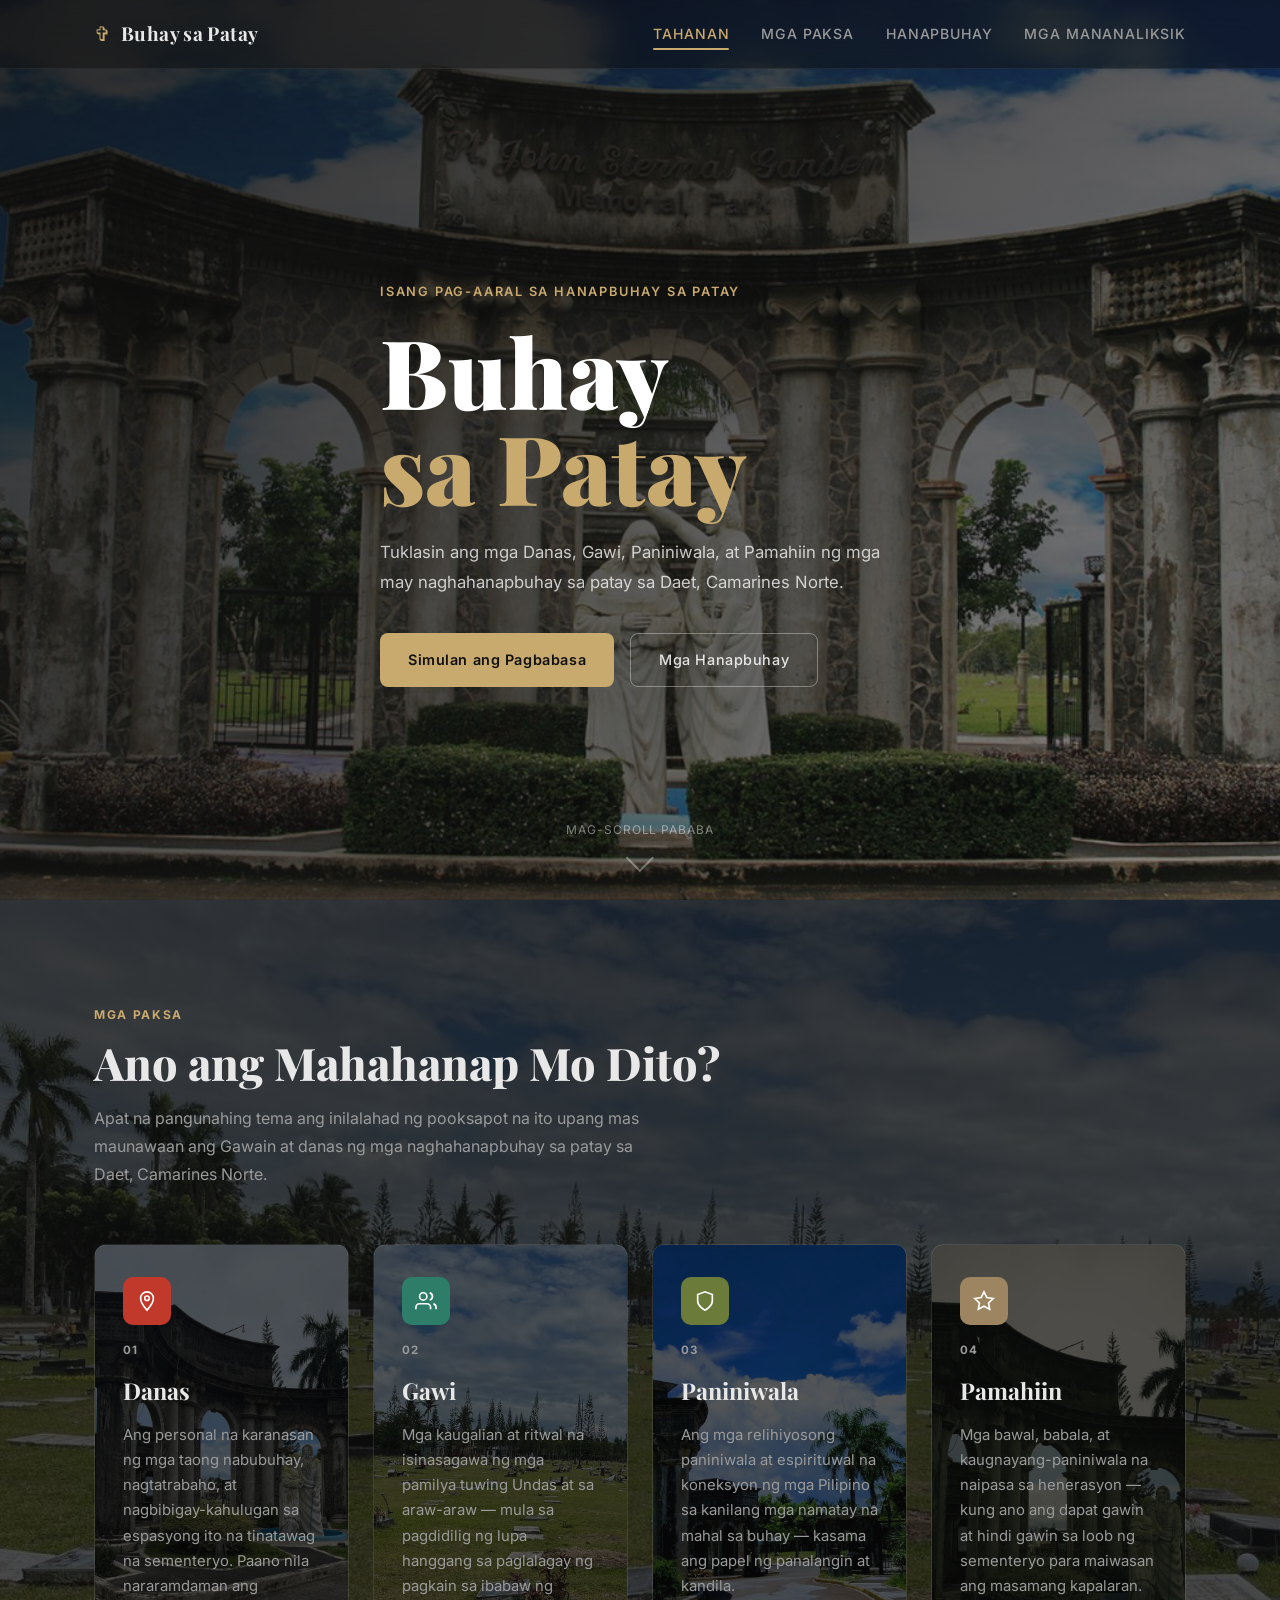
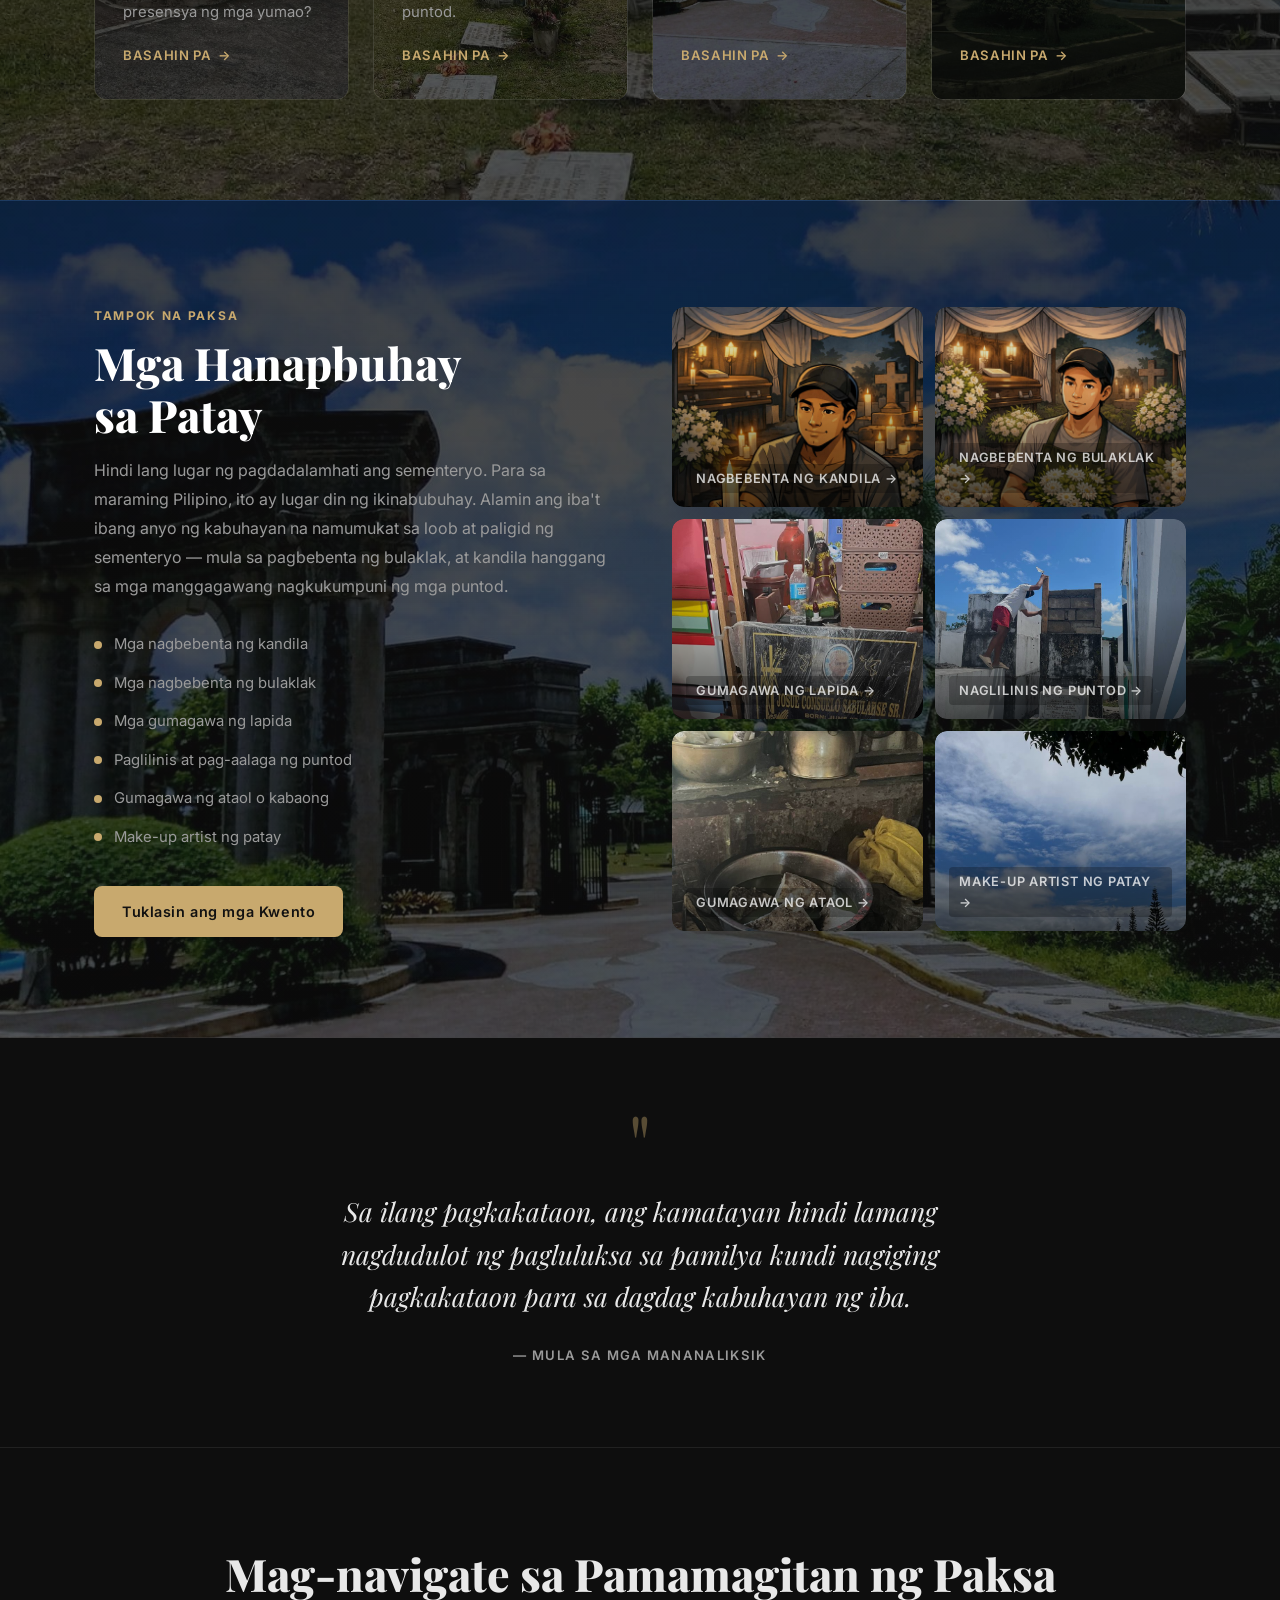
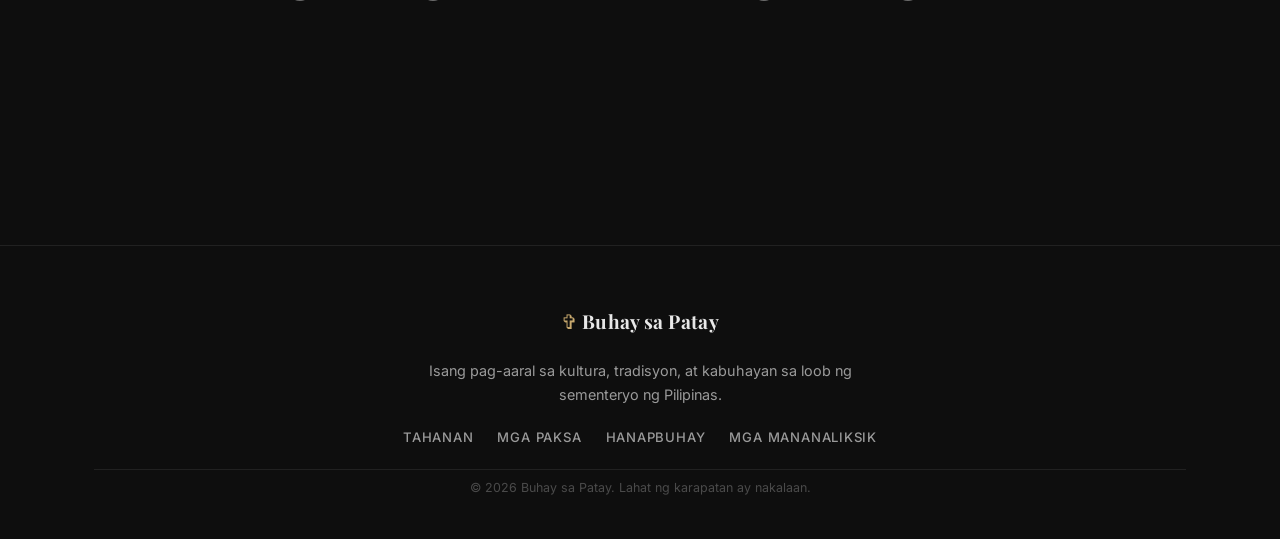
==== index.html @ 4bc7d5a2 "Refactor card components to use anchor tags for navigation; add new pages for "Pamahiin" and "Panini" ====
<!DOCTYPE html>
<html lang="fil">
<head>
  <meta charset="UTF-8" />
  <meta name="viewport" content="width=device-width, initial-scale=1.0" />
  <title>Buhay sa Patay</title>
  <link rel="preconnect" href="https://fonts.googleapis.com" />
  <link rel="preconnect" href="https://fonts.gstatic.com" crossorigin />
  <link href="https://fonts.googleapis.com/css2?family=Playfair+Display:wght@400;700;900&family=Inter:wght@300;400;500;600&display=swap" rel="stylesheet" />
  <link rel="stylesheet" href="style.css" />
</head>
<body>

  <!-- ─── NAVBAR ─── -->
  <header class="navbar">
    <div class="container nav-inner">
      <div class="brand">
        <span class="brand-icon">✞</span>
        <span class="brand-text">Buhay sa Patay</span>
      </div>
      <nav class="nav-links">
        <a href="#home">Tahanan</a>
        <a href="#topics">Mga Paksa</a>
        <a href="#hanapbuhay">Hanapbuhay</a>
        <a href="mananaliksik.html">Mga Mananaliksik</a>
      </nav>
      <button class="hamburger" id="hamburger" aria-label="Toggle menu">
        <span></span><span></span><span></span>
      </button>
    </div>
    <div class="mobile-menu" id="mobileMenu">
      <a href="#home">Tahanan</a>
      <a href="#topics">Mga Paksa</a>
      <a href="#hanapbuhay">Hanapbuhay</a>
      <a href="mananaliksik.html">Mga Mananaliksik</a>
    </div>
  </header>

  <!-- ─── HERO ─── -->
  <section class="hero" id="home">
    <div class="hero-overlay"></div>
    <div class="container hero-content">
      <p class="hero-eyebrow">Isang Pag-aaral sa Hanapbuhay sa Patay</p>
      <h1 class="hero-title">Buhay<br /><span>sa Patay</span></h1>
      <p class="hero-desc">
        Tuklasin ang mga Danas, Gawi, Paniniwala, at Pamahiin ng mga 
        may naghahanapbuhay sa patay sa Daet, Camarines Norte.
      </p>
      <div class="hero-actions">
        <a href="#topics" class="btn-primary">Simulan ang Pagbabasa</a>
        <a href="#hanapbuhay" class="btn-ghost">Mga Hanapbuhay</a>
      </div>
    </div>
    <div class="hero-scroll-hint">
      <span>Mag-scroll pababa</span>
      <div class="scroll-arrow"></div>
    </div>
  </section>


  <!-- ─── TOPICS SECTION ─── -->
  <section class="topics" id="topics">
    <div class="container">
      <div class="section-label">Mga Paksa</div>
      <h2 class="section-title">Ano ang Mahahanap Mo Dito?</h2>
      <p class="section-sub">
        Apat na pangunahing tema ang inilalahad ng pooksapot na ito upang mas maunawaan ang 
        Gawain at danas ng mga naghahanapbuhay sa patay sa Daet, Camarines Norte.
      </p>

      <div class="cards-grid">

        <!-- Card 1 -->
        <a class="card" id="danas" href="danas.html">
          <div class="card-icon-wrap card-icon-red">
            <svg viewBox="0 0 24 24" fill="none" stroke="currentColor" stroke-width="1.8"><path d="M12 2C8.13 2 5 5.13 5 9c0 5.25 7 13 7 13s7-7.75 7-13c0-3.87-3.13-7-7-7z"/><circle cx="12" cy="9" r="2.5"/></svg>
          </div>
          <span class="card-tag">01</span>
          <h3>Danas</h3>
          <p>
            Ang personal na karanasan ng mga taong nabubuhay, nagtatrabaho, at
            nagbibigay-kahulugan sa espasyong ito na tinatawag na sementeryo.
            Paano nila nararamdaman ang presensya ng mga yumao?
          </p>
          <span class="card-link">Basahin pa <span>→</span></span>
        </a>

        <!-- Card 2 -->
        <a class="card" id="gawi" href="gawi.html">
          <div class="card-icon-wrap card-icon-teal">
            <svg viewBox="0 0 24 24" fill="none" stroke="currentColor" stroke-width="1.8"><path d="M17 21v-2a4 4 0 0 0-4-4H5a4 4 0 0 0-4 4v2"/><circle cx="9" cy="7" r="4"/><path d="M23 21v-2a4 4 0 0 0-3-3.87"/><path d="M16 3.13a4 4 0 0 1 0 7.75"/></svg>
          </div>
          <span class="card-tag">02</span>
          <h3>Gawi</h3>
          <p>
            Mga kaugalian at ritwal na isinasagawa ng mga pamilya tuwing Undas
            at sa araw-araw — mula sa pagdidilig ng lupa hanggang sa paglalagay
            ng pagkain sa ibabaw ng puntod.
          </p>
          <span class="card-link">Basahin pa <span>→</span></span>
        </a>

        <!-- Card 3 -->
        <a class="card" id="paniniwala" href="paniniwala.html">
          <div class="card-icon-wrap card-icon-olive">
            <svg viewBox="0 0 24 24" fill="none" stroke="currentColor" stroke-width="1.8"><path d="M12 22s8-4 8-10V5l-8-3-8 3v7c0 6 8 10 8 10z"/></svg>
          </div>
          <span class="card-tag">03</span>
          <h3>Paniniwala</h3>
          <p>
            Ang mga relihiyosong paniniwala at espirituwal na koneksyon ng mga
            Pilipino sa kanilang mga namatay na mahal sa buhay — kasama ang
            papel ng panalangin at kandila.
          </p>
          <span class="card-link">Basahin pa <span>→</span></span>
        </a>

        <!-- Card 4 -->
        <a class="card" id="pamahiin" href="pamahiin.html">
          <div class="card-icon-wrap card-icon-tan">
            <svg viewBox="0 0 24 24" fill="none" stroke="currentColor" stroke-width="1.8"><polygon points="12 2 15.09 8.26 22 9.27 17 14.14 18.18 21.02 12 17.77 5.82 21.02 7 14.14 2 9.27 8.91 8.26 12 2"/></svg>
          </div>
          <span class="card-tag">04</span>
          <h3>Pamahiin</h3>
          <p>
            Mga bawal, babala, at kaugnayang-paniniwala na naipasa sa henerasyon
            — kung ano ang dapat gawin at hindi gawin sa loob ng sementeryo
            para maiwasan ang masamang kapalaran.
          </p>
          <span class="card-link">Basahin pa <span>→</span></span>
        </a>

      </div>
    </div>
  </section>

  <!-- ─── HANAPBUHAY FEATURE SECTION ─── -->
  <section class="feature-section" id="hanapbuhay">
    <div class="container feature-inner">
      <div class="feature-text">
        <div class="section-label light">Tampok na Paksa</div>
        <h2 class="section-title light">
          Mga Hanapbuhay<br />sa Patay
        </h2>
        <p class="feature-desc">
          Hindi lang lugar ng pagdadalamhati ang sementeryo. Para sa maraming
          Pilipino, ito ay lugar din ng ikinabubuhay. Alamin ang iba't ibang
          anyo ng kabuhayan na namumukat sa loob at paligid ng sementeryo —
          mula sa pagbebenta ng bulaklak, at kandila hanggang sa mga
          manggagawang nagkukumpuni ng mga puntod.
        </p>
        <div class="feature-highlights">
          <div class="highlight-item">
            <span class="highlight-dot"></span>
            <p>Mga nagbebenta ng kandila</p>
          </div>
          <div class="highlight-item">
            <span class="highlight-dot"></span>
            <p>Mga nagbebenta ng bulaklak</p>
          </div>
          <div class="highlight-item">
            <span class="highlight-dot"></span>
            <p>Mga gumagawa ng lapida</p>
          </div>
          <div class="highlight-item">
            <span class="highlight-dot"></span>
            <p>Paglilinis at pag-aalaga ng puntod</p>
          </div>
          <div class="highlight-item">
            <span class="highlight-dot"></span>
            <p>Gumagawa ng ataol o kabaong</p>
          </div>
          <div class="highlight-item">
            <span class="highlight-dot"></span>
            <p>Make-up artist ng patay</p>
          </div>
        </div>
        <a href="#" class="btn-primary">Tuklasin ang mga Kwento</a>
      </div>
      <div class="feature-gallery">
        <a href="kandila.html" class="gallery-card gallery-card-link">
          <div class="gallery-placeholder gp-3" style="background-image:linear-gradient(to top, rgba(0,0,0,0.65) 0%, rgba(0,0,0,0.15) 60%), url('Assets/ai_candle.jpg'); background-size:cover; background-position:top center;">
            <span>Nagbebenta ng Kandila →</span>
          </div>
        </a>
        <a href="bulaklak.html" class="gallery-card gallery-card-link">
          <div class="gallery-placeholder gp-1" style="background-image:linear-gradient(to top, rgba(0,0,0,0.65) 0%, rgba(0,0,0,0.15) 60%), url('Assets/ai_flower.jpg'); background-size:cover; background-position:top center;">
            <span>Nagbebenta ng Bulaklak →</span>
          </div>
        </a>
        <a href="lapida.html" class="gallery-card gallery-card-link">
          <div class="gallery-placeholder gp-2" style="background-image:linear-gradient(to top, rgba(0,0,0,0.65) 0%, rgba(0,0,0,0.15) 60%), url('Assets/lapida_1.jpg'); background-size:cover; background-position:top center;">
            <span>Gumagawa ng Lapida →</span>
          </div>
        </a>
        <a href="naglilinis.html" class="gallery-card gallery-card-link">
          <div class="gallery-placeholder gp-4" style="background-image:linear-gradient(to top, rgba(0,0,0,0.65) 0%, rgba(0,0,0,0.15) 60%), url('Assets/cleaning_2.jpg'); background-size:cover; background-position:top center;">
            <span>Naglilinis ng Puntod →</span>
          </div>
        </a>
        <a href="ataol.html" class="gallery-card gallery-card-link">
          <div class="gallery-placeholder gp-5" style="background-image:linear-gradient(to top, rgba(0,0,0,0.65) 0%, rgba(0,0,0,0.15) 60%), url('Assets/photo_6253443826198449484_y.jpg'); background-size:cover; background-position:top center;">
            <span>Gumagawa ng Ataol →</span>
          </div>
        </a>
        <a href="tagaganda.html" class="gallery-card gallery-card-link">
          <div class="gallery-placeholder gp-6" style="background-image:linear-gradient(to top, rgba(0,0,0,0.65) 0%, rgba(0,0,0,0.15) 60%), url('Assets/bg_2.jpg'); background-size:cover; background-position:top center;">
            <span>Make-up Artist ng Patay →</span>
          </div>
        </a>
      </div>
    </div>
  </section>

  <!-- ─── QUOTE SECTION ─── -->
  <section class="quote-section">
    <div class="container">
      <blockquote>
        <span class="quote-mark">"</span>
        <p>
          Sa ilang pagkakataon, ang kamatayan hindi lamang nagdudulot ng pagluluksa sa pamilya 
          kundi nagiging pagkakataon para sa dagdag kabuhayan ng iba.
        </p>
        <cite>— Mula sa mga Mananaliksik</cite>
      </blockquote>
    </div>
  </section>

  <!-- ─── BOTTOM NAV / QUICK LINKS ─── -->
  <section class="quick-nav">
    <div class="container">
      <h2 class="section-title center">Mag-navigate sa Pamamagitan ng Paksa</h2>
      <div class="qnav-grid">
        <a href="#home" class="qnav-item">
          <div class="qnav-icon qn-red">
            <svg viewBox="0 0 24 24" fill="currentColor"><path d="M10 20v-6h4v6h5v-8h3L12 3 2 12h3v8z"/></svg>
          </div>
          <span>Tahanan</span>
        </a>
        <a href="#danas" class="qnav-item">
          <div class="qnav-icon qn-teal">
            <svg viewBox="0 0 24 24" fill="currentColor"><path d="M12 2a3 3 0 0 1 3 3v8a3 3 0 0 1-6 0V5a3 3 0 0 1 3-3z M19 10v3a7 7 0 0 1-14 0v-3H3v3a9 9 0 0 0 8 8.94V22H9v2h6v-2h-2v-2.06A9 9 0 0 0 21 13v-3h-2z" fill-rule="evenodd"/></svg>
          </div>
          <span>Danas</span>
        </a>
        <a href="#gawi" class="qnav-item">
          <div class="qnav-icon qn-olive">
            <svg viewBox="0 0 24 24" fill="currentColor"><path d="M12 2C6.48 2 2 6.48 2 12s4.48 10 10 10 10-4.48 10-10S17.52 2 12 2zm-2 14.5v-9l6 4.5-6 4.5z"/></svg>
          </div>
          <span>Gawi</span>
        </a>
        <a href="#paniniwala" class="qnav-item">
          <div class="qnav-icon qn-tan">
            <svg viewBox="0 0 24 24" fill="currentColor"><path d="M12 1L3 5v6c0 5.55 3.84 10.74 9 12 5.16-1.26 9-6.45 9-12V5l-9-4z"/></svg>
          </div>
          <span>Paniniwala</span>
        </a>
        <a href="#pamahiin" class="qnav-item">
          <div class="qnav-icon qn-blue">
            <svg viewBox="0 0 24 24" fill="currentColor"><path d="M11.5 2C6.81 2 3 5.81 3 10.5S6.81 19 11.5 19h.5v3c4.86-2.34 8-7 8-11.5C20 5.81 16.19 2 11.5 2zm1 14.5h-2v-2h2v2zm0-4h-2c0-3.25 3-3 3-5 0-1.1-.9-2-2-2s-2 .9-2 2h-2c0-2.21 1.79-4 4-4s4 1.79 4 4c0 2.5-3 2.75-3 5z"/></svg>
          </div>
          <span>Pamahiin</span>
        </a>
        <a href="#hanapbuhay" class="qnav-item">
          <div class="qnav-icon qn-purple">
            <svg viewBox="0 0 24 24" fill="currentColor"><path d="M20 6h-2.18c.07-.44.18-.88.18-1.35C18 2.51 16.49 1 14.65 1c-1.11 0-2.05.56-2.72 1.41L12 3.24l-.93-1.83C10.41 1.56 9.46 1 8.35 1 6.52 1 5 2.51 5 4.65c0 .47.11.91.18 1.35H3c-1.1 0-2 .9-2 2v13c0 1.1.9 2 2 2h18c1.1 0 2-.9 2-2V8c0-1.1-.9-2-2-2z"/></svg>
          </div>
          <span>Hanapbuhay</span>
        </a>
      </div>
    </div>
  </section>

  <!-- ─── FOOTER ─── -->
  <footer class="footer">
    <div class="container footer-inner">
      <div class="footer-brand">
        <span class="brand-icon">✞</span>
        <span class="brand-text">Buhay sa Patay</span>
      </div>
      <p class="footer-desc">
        Isang pag-aaral sa kultura, tradisyon, at kabuhayan sa loob ng sementeryo ng Pilipinas.
      </p>
      <div class="footer-links">
        <a href="#home">Tahanan</a>
        <a href="#topics">Mga Paksa</a>
        <a href="#hanapbuhay">Hanapbuhay</a>
        <a href="mananaliksik.html">Mga Mananaliksik</a>
      </div>
      <p class="footer-copy">© 2026 Buhay sa Patay. Lahat ng karapatan ay nakalaan.</p>
    </div>
  </footer>

  <script src="main.js"></script>
</body>
</html>
---- style.css ----
/* ================================================================
   BUHAY SA PATAY — Global Styles
   ================================================================ */

*, *::before, *::after { box-sizing: border-box; margin: 0; padding: 0; }

:root {
  --bg:        #0e0e0e;
  --bg-2:      #161616;
  --bg-3:      #1e1e1e;
  --surface:   #242424;
  --border:    rgba(255,255,255,0.08);
  --text:      #e8e8e8;
  --text-muted:#9a9a9a;
  --accent:    #c8a96e;       /* warm gold */
  --accent-2:  #8fb89a;       /* muted sage green */
  --red:       #c0392b;
  --teal:      #2e7d68;
  --olive:     #6b7c3a;
  --tan:       #9c8560;
  --blue:      #3a6e9c;
  --purple:    #6a5acd;
  --radius:    12px;
  --radius-sm: 8px;
  --shadow:    0 4px 24px rgba(0,0,0,0.4);
  --transition: 0.25s ease;
}

html { scroll-behavior: smooth; }

body {
  font-family: 'Inter', sans-serif;
  background: var(--bg);
  color: var(--text);
  line-height: 1.65;
  font-size: 16px;
}

.container {
  max-width: 1140px;
  margin: 0 auto;
  padding: 0 24px;
}

img { display: block; max-width: 100%; }
a  { text-decoration: none; color: inherit; }

/* ─── SCROLLBAR ─── */
::-webkit-scrollbar { width: 6px; }
::-webkit-scrollbar-track { background: var(--bg); }
::-webkit-scrollbar-thumb { background: var(--surface); border-radius: 3px; }

/* ================================================================
   NAVBAR
   ================================================================ */
.navbar {
  position: fixed;
  top: 0; left: 0; right: 0;
  z-index: 100;
  background: rgba(14,14,14,0.45);
  backdrop-filter: blur(16px);
  -webkit-backdrop-filter: blur(16px);
  border-bottom: 1px solid rgba(255,255,255,0.06);
  transition: background 0.35s ease;
}

.nav-inner {
  display: flex;
  align-items: center;
  justify-content: space-between;
  height: 68px;
}

.brand {
  display: flex;
  align-items: center;
  gap: 10px;
}

.brand-icon {
  font-size: 20px;
  color: var(--accent);
}

.brand-text {
  font-family: 'Playfair Display', serif;
  font-size: 1.2rem;
  font-weight: 700;
  letter-spacing: 0.02em;
  color: var(--text);
}

.nav-links {
  display: flex;
  gap: 32px;
}

.nav-links a {
  font-size: 0.88rem;
  font-weight: 500;
  letter-spacing: 0.06em;
  text-transform: uppercase;
  color: var(--text-muted);
  transition: color var(--transition);
}

.nav-links a:hover { color: var(--accent); }

.nav-links a.active {
  color: var(--accent);
  position: relative;
}

.nav-links a.active::after {
  content: '';
  position: absolute;
  bottom: -4px;
  left: 0;
  right: 0;
  height: 2px;
  background: var(--accent);
  border-radius: 2px;
}

/* Hamburger */
.hamburger {
  display: none;
  flex-direction: column;
  gap: 5px;
  background: none;
  border: none;
  cursor: pointer;
  padding: 4px;
}

.hamburger span {
  display: block;
  width: 24px;
  height: 2px;
  background: var(--text);
  border-radius: 2px;
  transition: var(--transition);
}

/* Mobile menu */
.mobile-menu {
  display: none;
  flex-direction: column;
  padding: 16px 24px 20px;
  border-top: 1px solid var(--border);
  gap: 4px;
}

.mobile-menu a {
  padding: 12px 0;
  font-size: 0.95rem;
  font-weight: 500;
  letter-spacing: 0.05em;
  text-transform: uppercase;
  color: var(--text-muted);
  border-bottom: 1px solid var(--border);
  transition: color var(--transition);
}

.mobile-menu a:last-child { border-bottom: none; }
.mobile-menu a:hover { color: var(--accent); }
.mobile-menu.open { display: flex; }

/* ================================================================
   HERO
   ================================================================ */
.hero {
  position: relative;
  min-height: 100vh;
  display: flex;
  align-items: center;
  background:
    url('Assets/main_bg.png')
    center / cover no-repeat;
  padding-top: 68px;
}

.hero-overlay {
  position: absolute;
  inset: 0;
  background: linear-gradient(
    135deg,
    rgba(14,14,14,0.88) 0%,
    rgba(14,14,14,0.65) 60%,
    rgba(14,14,14,0.45) 100%
  );
}

.hero-content {
  position: relative;
  max-width: 660px;
  padding: 80px 24px;
}

.hero-eyebrow {
  font-size: 0.8rem;
  font-weight: 600;
  letter-spacing: 0.14em;
  text-transform: uppercase;
  color: var(--accent);
  margin-bottom: 20px;
}

.hero-title {
  font-family: 'Playfair Display', serif;
  font-size: clamp(3.2rem, 8vw, 6rem);
  font-weight: 900;
  line-height: 1.0;
  color: #fff;
  margin-bottom: 24px;
}

.hero-title span {
  color: var(--accent);
}

.hero-desc {
  font-size: 1.05rem;
  color: rgba(255,255,255,0.75);
  max-width: 520px;
  margin-bottom: 36px;
  line-height: 1.75;
}

.hero-actions {
  display: flex;
  gap: 16px;
  flex-wrap: wrap;
}

/* Buttons */
.btn-primary {
  display: inline-flex;
  align-items: center;
  padding: 14px 28px;
  background: var(--accent);
  color: #111;
  font-weight: 600;
  font-size: 0.9rem;
  letter-spacing: 0.04em;
  border-radius: var(--radius-sm);
  transition: background var(--transition), transform var(--transition);
}

.btn-primary:hover {
  background: #d4b87a;
  transform: translateY(-2px);
}

.btn-ghost {
  display: inline-flex;
  align-items: center;
  padding: 14px 28px;
  border: 1.5px solid rgba(255,255,255,0.35);
  color: rgba(255,255,255,0.85);
  font-weight: 500;
  font-size: 0.9rem;
  letter-spacing: 0.04em;
  border-radius: var(--radius-sm);
  transition: border-color var(--transition), color var(--transition);
}

.btn-ghost:hover {
  border-color: var(--accent);
  color: var(--accent);
}

.hero-scroll-hint {
  position: absolute;
  bottom: 32px;
  left: 50%;
  transform: translateX(-50%);
  display: flex;
  flex-direction: column;
  align-items: center;
  gap: 8px;
  color: rgba(255,255,255,0.45);
  font-size: 0.75rem;
  letter-spacing: 0.08em;
  text-transform: uppercase;
}

.scroll-arrow {
  width: 20px;
  height: 20px;
  border-right: 2px solid rgba(255,255,255,0.35);
  border-bottom: 2px solid rgba(255,255,255,0.35);
  transform: rotate(45deg);
  animation: bounce 2s infinite;
}

@keyframes bounce {
  0%, 100% { transform: rotate(45deg) translateY(0); }
  50%       { transform: rotate(45deg) translateY(5px); }
}

/* ================================================================
   STRIP
   ================================================================ */
.strip {
  background: var(--surface);
  border-bottom: 1px solid var(--border);
  padding: 28px 0;
}

.strip-grid {
  display: flex;
  align-items: center;
  justify-content: center;
  flex-wrap: wrap;
  gap: 24px;
}

.strip-item {
  display: flex;
  align-items: center;
  gap: 10px;
  font-weight: 600;
  font-size: 0.95rem;
  letter-spacing: 0.04em;
  color: var(--text-muted);
  background: none;
  border: none;
  cursor: pointer;
  font-family: 'Inter', sans-serif;
  padding: 8px 14px;
  border-radius: var(--radius-sm);
  transition: background var(--transition), color var(--transition), transform var(--transition);
}

.strip-item:hover {
  background: rgba(200,169,110,0.08);
  color: var(--accent);
  transform: scale(1.05);
}

.strip-item:active {
  transform: scale(0.96);
}

.strip-item p {
  color: inherit;
}

/* ─── RAIN PARTICLES ─── */
.rain-container {
  position: fixed;
  inset: 0;
  pointer-events: none;
  z-index: 9999;
  overflow: hidden;
}

.rain-particle {
  position: absolute;
  top: -60px;
  font-size: 1.6rem;
  animation: fall linear forwards;
  will-change: transform, opacity;
  user-select: none;
}

@keyframes fall {
  0%   { transform: translateY(0) rotate(0deg);   opacity: 1; }
  80%  { opacity: 1; }
  100% { transform: translateY(105vh) rotate(360deg); opacity: 0; }
}

.strip-icon { font-size: 1.3rem; }

.strip-divider {
  width: 1px;
  height: 32px;
  background: var(--border);
}

/* ================================================================
   SECTION COMMON
   ================================================================ */
.section-label {
  display: inline-block;
  font-size: 0.75rem;
  font-weight: 700;
  letter-spacing: 0.14em;
  text-transform: uppercase;
  color: var(--accent);
  margin-bottom: 12px;
}

.section-label.light { color: var(--accent); }

.section-title {
  font-family: 'Playfair Display', serif;
  font-size: clamp(1.9rem, 4vw, 2.8rem);
  font-weight: 800;
  color: var(--text);
  line-height: 1.15;
  margin-bottom: 16px;
}

.section-title.light { color: #fff; }
.section-title.center { text-align: center; }

.section-sub {
  font-size: 1rem;
  color: var(--text-muted);
  max-width: 560px;
  line-height: 1.75;
  margin-bottom: 56px;
}

/* ================================================================
   TOPICS / CARDS
   ================================================================ */
.topics {
  padding: 100px 0;
  background:
    linear-gradient(to bottom, rgba(14,14,14,0.82) 0%, rgba(14,14,14,0.72) 100%),
    url('Assets/bg_4.jpg') center / cover no-repeat;
}

.cards-grid {
  display: grid;
  grid-template-columns: repeat(auto-fit, minmax(250px, 1fr));
  gap: 24px;
}

.card {
  position: relative;
  overflow: hidden;
  border: 1px solid rgba(255,255,255,0.10);
  border-radius: var(--radius);
  padding: 32px 28px;
  display: flex;
  flex-direction: column;
  gap: 12px;
  transition: border-color var(--transition), transform var(--transition), box-shadow var(--transition);
  text-decoration: none;
  color: inherit;
  cursor: pointer;
}

/* background image layer */
.card::before {
  content: '';
  position: absolute;
  inset: 0;
  background-size: cover;
  background-position: center;
  transition: transform 0.5s ease;
  z-index: 0;
}

/* dark overlay on top of image */
.card::after {
  content: '';
  position: absolute;
  inset: 0;
  background: rgba(10,10,10,0.68);
  transition: background var(--transition);
  z-index: 1;
}

/* per-card images */
#danas::before  { background-image: url('Assets/bg_3.jpg'); }
#gawi::before   { background-image: url('Assets/bg_4.jpg'); }
#paniniwala::before { background-image: url('Assets/another_bg.jpg'); }
#pamahiin::before   { background-image: url('Assets/bg_1.jpg'); }

/* card content sits above the pseudo-elements */
.card > * { position: relative; z-index: 2; }

.card:hover {
  border-color: rgba(200,169,110,0.55);
  transform: translateY(-4px);
  box-shadow: 0 10px 36px rgba(0,0,0,0.6);
}

.card:hover::before {
  transform: scale(1.07);
}

.card:hover::after {
  background: rgba(10,10,10,0.50);
}

.card-icon-wrap {
  width: 48px;
  height: 48px;
  border-radius: 10px;
  display: flex;
  align-items: center;
  justify-content: center;
  margin-bottom: 4px;
}

.card-icon-wrap svg {
  width: 22px;
  height: 22px;
  color: #fff;
}

.card-icon-red   { background: var(--red); }
.card-icon-teal  { background: var(--teal); }
.card-icon-olive { background: var(--olive); }
.card-icon-tan   { background: var(--tan); }

.card-tag {
  font-size: 0.72rem;
  font-weight: 700;
  letter-spacing: 0.1em;
  color: var(--text-muted);
  text-transform: uppercase;
}

.card h3 {
  font-family: 'Playfair Display', serif;
  font-size: 1.45rem;
  font-weight: 700;
  color: var(--text);
}

.card p {
  font-size: 0.93rem;
  color: var(--text-muted);
  line-height: 1.7;
  flex: 1;
}

.card-link {
  display: inline-flex;
  align-items: center;
  gap: 6px;
  font-size: 0.82rem;
  font-weight: 600;
  letter-spacing: 0.05em;
  text-transform: uppercase;
  color: var(--accent);
  margin-top: 8px;
  transition: gap var(--transition);
}

.card-link:hover { gap: 10px; }

/* ================================================================
   FEATURE SECTION (Hanapbuhay)
   ================================================================ */
.feature-section {
  background:
    linear-gradient(to bottom, rgba(14,14,14,0.78) 0%, rgba(14,14,14,0.68) 100%),
    url('Assets/another_bg.jpg') center / cover no-repeat;
  padding: 100px 0;
  border-top: 1px solid var(--border);
  border-bottom: 1px solid var(--border);
}

.feature-inner {
  display: grid;
  grid-template-columns: 1fr 1fr;
  gap: 64px;
  align-items: center;
}

.feature-text { max-width: 520px; }

.feature-desc {
  font-size: 1rem;
  color: var(--text-muted);
  line-height: 1.8;
  margin-bottom: 32px;
}

.feature-highlights {
  display: flex;
  flex-direction: column;
  gap: 14px;
  margin-bottom: 36px;
}

.highlight-item {
  display: flex;
  align-items: center;
  gap: 12px;
}

.highlight-dot {
  flex-shrink: 0;
  width: 8px;
  height: 8px;
  border-radius: 50%;
  background: var(--accent);
}

.highlight-item p {
  font-size: 0.93rem;
  color: var(--text-muted);
}

/* Gallery grid */
.feature-gallery {
  display: grid;
  grid-template-columns: 1fr 1fr;
  grid-template-rows: repeat(3, 200px);
  gap: 12px;
}

.gallery-card {
  border-radius: var(--radius);
  overflow: hidden;
}

.gallery-placeholder {
  width: 100%;
  height: 100%;
  display: flex;
  align-items: flex-end;
  padding: 14px;
  font-size: 0.8rem;
  font-weight: 600;
  letter-spacing: 0.06em;
  text-transform: uppercase;
  color: rgba(255,255,255,0.75);
  border-radius: var(--radius);
}

.gallery-card-link {
  display: block;
  text-decoration: none;
  transition: transform var(--transition), box-shadow var(--transition);
}

.gallery-card-link:hover {
  transform: translateY(-4px) scale(1.01);
  box-shadow: 0 8px 32px rgba(0,0,0,0.5);
}

.gallery-card-link .gallery-placeholder span {
  background: rgba(0,0,0,0.25);
  padding: 4px 10px;
  border-radius: 4px;
}

.gp-1 { background: linear-gradient(135deg, #2e5436 0%, #1a3320 100%); }
.gp-2 { background: linear-gradient(135deg, #3a3020 0%, #5c4a28 100%); }
.gp-3 { background: linear-gradient(135deg, #4a2828 0%, #7a3a3a 100%); }
.gp-4 { background: linear-gradient(135deg, #1e2a3a 0%, #2e4060 100%); }
.gp-5 { background: linear-gradient(135deg, #2a1e3a 0%, #4a3060 100%); }
.gp-6 { background: linear-gradient(135deg, #3a2030 0%, #6a3050 100%); }

/* ================================================================
   QUOTE SECTION
   ================================================================ */
.quote-section {
  padding: 80px 0;
  background:
    linear-gradient(to bottom, rgba(14,14,14,0.82) 0%, rgba(14,14,14,0.74) 100%),
    url('Assets/bg_1.jpg') center / cover no-repeat;
  background-attachment: fixed;
  text-align: center;
}

blockquote {
  position: relative;
  max-width: 720px;
  margin: 0 auto;
}

.quote-mark {
  display: block;
  font-family: 'Playfair Display', serif;
  font-size: 5rem;
  line-height: 0.6;
  color: var(--accent);
  opacity: 0.4;
  margin-bottom: 24px;
}

blockquote p {
  font-family: 'Playfair Display', serif;
  font-size: clamp(1.2rem, 2.5vw, 1.65rem);
  font-style: italic;
  color: var(--text);
  line-height: 1.6;
  margin-bottom: 24px;
}

blockquote cite {
  font-size: 0.82rem;
  font-style: normal;
  font-weight: 600;
  letter-spacing: 0.1em;
  text-transform: uppercase;
  color: var(--text-muted);
}

/* ================================================================
   QUICK NAV
   ================================================================ */
.quick-nav {
  padding: 100px 0;
  background:
    linear-gradient(to bottom, rgba(14,14,14,0.75) 0%, rgba(14,14,14,0.65) 100%),
    url('Assets/bg_1.jpg') center / cover no-repeat;
  background-attachment: fixed;
  border-top: 1px solid var(--border);
}

.qnav-grid {
  display: flex;
  justify-content: center;
  flex-wrap: wrap;
  gap: 20px;
  margin-top: 48px;
}

.qnav-item {
  display: flex;
  flex-direction: column;
  align-items: center;
  gap: 12px;
  text-decoration: none;
  transition: transform var(--transition);
}

.qnav-item:hover { transform: translateY(-4px); }

.qnav-icon {
  width: 64px;
  height: 64px;
  border-radius: var(--radius);
  display: flex;
  align-items: center;
  justify-content: center;
  box-shadow: var(--shadow);
}

.qnav-icon svg {
  width: 28px;
  height: 28px;
  color: #fff;
}

.qn-red    { background: var(--red); }
.qn-teal   { background: var(--teal); }
.qn-olive  { background: var(--olive); }
.qn-tan    { background: var(--tan); }
.qn-blue   { background: var(--blue); }
.qn-purple { background: var(--purple); }

.qnav-item span {
  font-size: 0.78rem;
  font-weight: 600;
  letter-spacing: 0.08em;
  text-transform: uppercase;
  color: var(--text-muted);
}

.qnav-item:hover span { color: var(--accent); }

/* ================================================================
   MGA MANANALIKSIK
   ================================================================ */
.researchers {
  padding: 100px 0;
  background: var(--bg-2);
  border-top: 1px solid var(--border);
  text-align: center;
}

.researchers .section-title {
  margin-bottom: 60px;
}

.researchers-grid {
  display: flex;
  justify-content: center;
  align-items: center;
  gap: 24px;
  flex-wrap: wrap;
}

.researcher-card {
  background: rgba(14,14,14,0.5);
  border: 1px solid var(--border);
  border-radius: var(--radius);
  padding: 36px 28px;
  display: flex;
  flex-direction: column;
  align-items: center;
  gap: 16px;
  width: 240px;
  transition: border-color var(--transition), transform var(--transition);
}

.researcher-card:hover {
  border-color: rgba(200,169,110,0.4);
  transform: translateY(-4px);
}

.researcher-card--featured {
  border-color: rgba(200,169,110,0.3);
  background: rgba(200,169,110,0.06);
  width: 270px;
  padding: 44px 32px;
}

.researcher-avatar {
  width: 80px;
  height: 80px;
  border-radius: 50%;
  background: var(--surface);
  border: 2px solid var(--border);
  display: flex;
  align-items: center;
  justify-content: center;
  font-size: 2rem;
}

.researcher-card--featured .researcher-avatar {
  width: 96px;
  height: 96px;
  border-color: var(--accent);
  font-size: 2.4rem;
}

.researcher-role {
  font-size: 0.72rem;
  font-weight: 700;
  letter-spacing: 0.12em;
  text-transform: uppercase;
  color: var(--accent);
}

.researcher-name {
  font-family: 'Playfair Display', serif;
  font-size: 1.15rem;
  font-weight: 700;
  color: var(--text);
  min-height: 1.4em;
}

.researcher-desc {
  font-size: 0.88rem;
  color: var(--text-muted);
  line-height: 1.6;
}

/* ================================================================
   FOOTER
   ================================================================ */
.footer {
  background: var(--bg);
  border-top: 1px solid var(--border);
  padding: 60px 0 40px;
}

.footer-inner {
  display: flex;
  flex-direction: column;
  align-items: center;
  text-align: center;
  gap: 20px;
}

.footer-desc {
  font-size: 0.9rem;
  color: var(--text-muted);
  max-width: 480px;
  line-height: 1.7;
}

.footer-links {
  display: flex;
  flex-wrap: wrap;
  justify-content: center;
  gap: 12px 24px;
}

.footer-links a {
  font-size: 0.82rem;
  font-weight: 500;
  letter-spacing: 0.06em;
  text-transform: uppercase;
  color: var(--text-muted);
  transition: color var(--transition);
}

.footer-links a:hover { color: var(--accent); }

.footer-copy {
  font-size: 0.78rem;
  color: rgba(255,255,255,0.25);
  padding-top: 8px;
  border-top: 1px solid var(--border);
  width: 100%;
  text-align: center;
}

/* ================================================================
   RESPONSIVE
   ================================================================ */

/* ── XL: Wide desktops (1400px+) ── */
@media (min-width: 1400px) {
  .container { max-width: 1320px; }
  .feature-gallery { grid-template-rows: repeat(3, 220px); }
}

/* ── LG: Laptop / small desktop (901px–1140px) ── */
@media (max-width: 1140px) {
  .feature-inner { gap: 40px; }
  .feature-gallery { grid-template-rows: repeat(3, 175px); }
}

/* ── MD: Tablet landscape (769px–900px) ── */
@media (max-width: 900px) {
  .topics      { padding: 72px 0; }
  .feature-section { padding: 72px 0; }
  .quick-nav   { padding: 72px 0; }

  .feature-inner {
    grid-template-columns: 1fr;
    gap: 40px;
  }
  .feature-text { max-width: 100%; }
  .feature-gallery {
    grid-template-columns: repeat(3, 1fr);
    grid-template-rows: repeat(2, 160px);
  }

  .section-sub { max-width: 100%; margin-bottom: 40px; }
}

/* ── SM: Tablet portrait / large phone (601px–768px) ── */
@media (max-width: 768px) {
  .nav-links  { display: none; }
  .hamburger  { display: flex; }

  .topics     { padding: 60px 0; }
  .feature-section { padding: 60px 0; }
  .quote-section   { padding: 60px 0; }
  .quick-nav  { padding: 60px 0; }
  .footer     { padding: 48px 0 32px; }

  .hero-content { padding: 60px 24px 80px; }
  .hero-scroll-hint { display: none; }

  .section-sub { margin-bottom: 32px; }

  .cards-grid {
    grid-template-columns: repeat(2, 1fr);
    gap: 16px;
  }

  .feature-gallery {
    grid-template-columns: repeat(3, 1fr);
    grid-template-rows: repeat(2, 140px);
  }

  .strip-divider { display: none; }
  .strip-grid    { gap: 12px 20px; }
  .strip-item    { font-size: 0.88rem; padding: 6px 10px; }

  .qnav-grid  { gap: 14px; }
  .qnav-icon  { width: 54px; height: 54px; }
  .qnav-icon svg { width: 22px; height: 22px; }
  .qnav-item span { font-size: 0.72rem; }
}

/* ── XS: Mobile (max 600px) ── */
@media (max-width: 600px) {
  .nav-links  { display: none; }
  .hamburger  { display: flex; }

  .topics     { padding: 48px 0; }
  .feature-section { padding: 48px 0; }
  .quote-section   { padding: 48px 0; }
  .quick-nav  { padding: 48px 0; }
  .footer     { padding: 40px 0 28px; }

  .hero-content { padding: 48px 20px 72px; }

  .cards-grid {
    grid-template-columns: 1fr;
    gap: 14px;
  }

  .feature-gallery {
    grid-template-columns: repeat(2, 1fr);
    grid-template-rows: repeat(3, 130px);
    gap: 10px;
  }

  .strip-item { font-size: 0.82rem; padding: 6px 8px; }

  .qnav-grid  { gap: 12px; }
  .qnav-icon  { width: 50px; height: 50px; }
  .qnav-icon svg { width: 20px; height: 20px; }

  blockquote p { font-size: 1.1rem; }
}

/* ── 2XS: Small phones (max 480px) ── */
@media (max-width: 480px) {
  .hero-title   { font-size: clamp(2.6rem, 10vw, 3.2rem); }
  .hero-desc    { font-size: 0.95rem; }
  .hero-actions { flex-direction: column; }
  .btn-primary, .btn-ghost { justify-content: center; width: 100%; }

  .feature-gallery {
    grid-template-columns: 1fr 1fr;
    grid-template-rows: repeat(3, 115px);
  }

  .section-title { font-size: clamp(1.6rem, 6vw, 2rem); }
}

/* ── 3XS: Very small phones (max 380px) ── */
@media (max-width: 380px) {
  .container  { padding: 0 16px; }

  .hero-title { font-size: 2.4rem; }
  .hero-eyebrow { font-size: 0.72rem; }

  .feature-gallery {
    grid-template-columns: 1fr;
    grid-template-rows: repeat(6, 110px);
    gap: 8px;
  }

  .strip-grid   { gap: 8px 12px; }
  .strip-item   { font-size: 0.78rem; padding: 5px 6px; gap: 6px; }
  .strip-icon   { font-size: 1.1rem; }

  .qnav-grid  { gap: 10px; }
  .qnav-icon  { width: 44px; height: 44px; }
  .qnav-icon svg { width: 18px; height: 18px; }
  .qnav-item span { font-size: 0.65rem; }

  .card       { padding: 22px 18px; }
  .footer-links { gap: 10px 16px; }
}
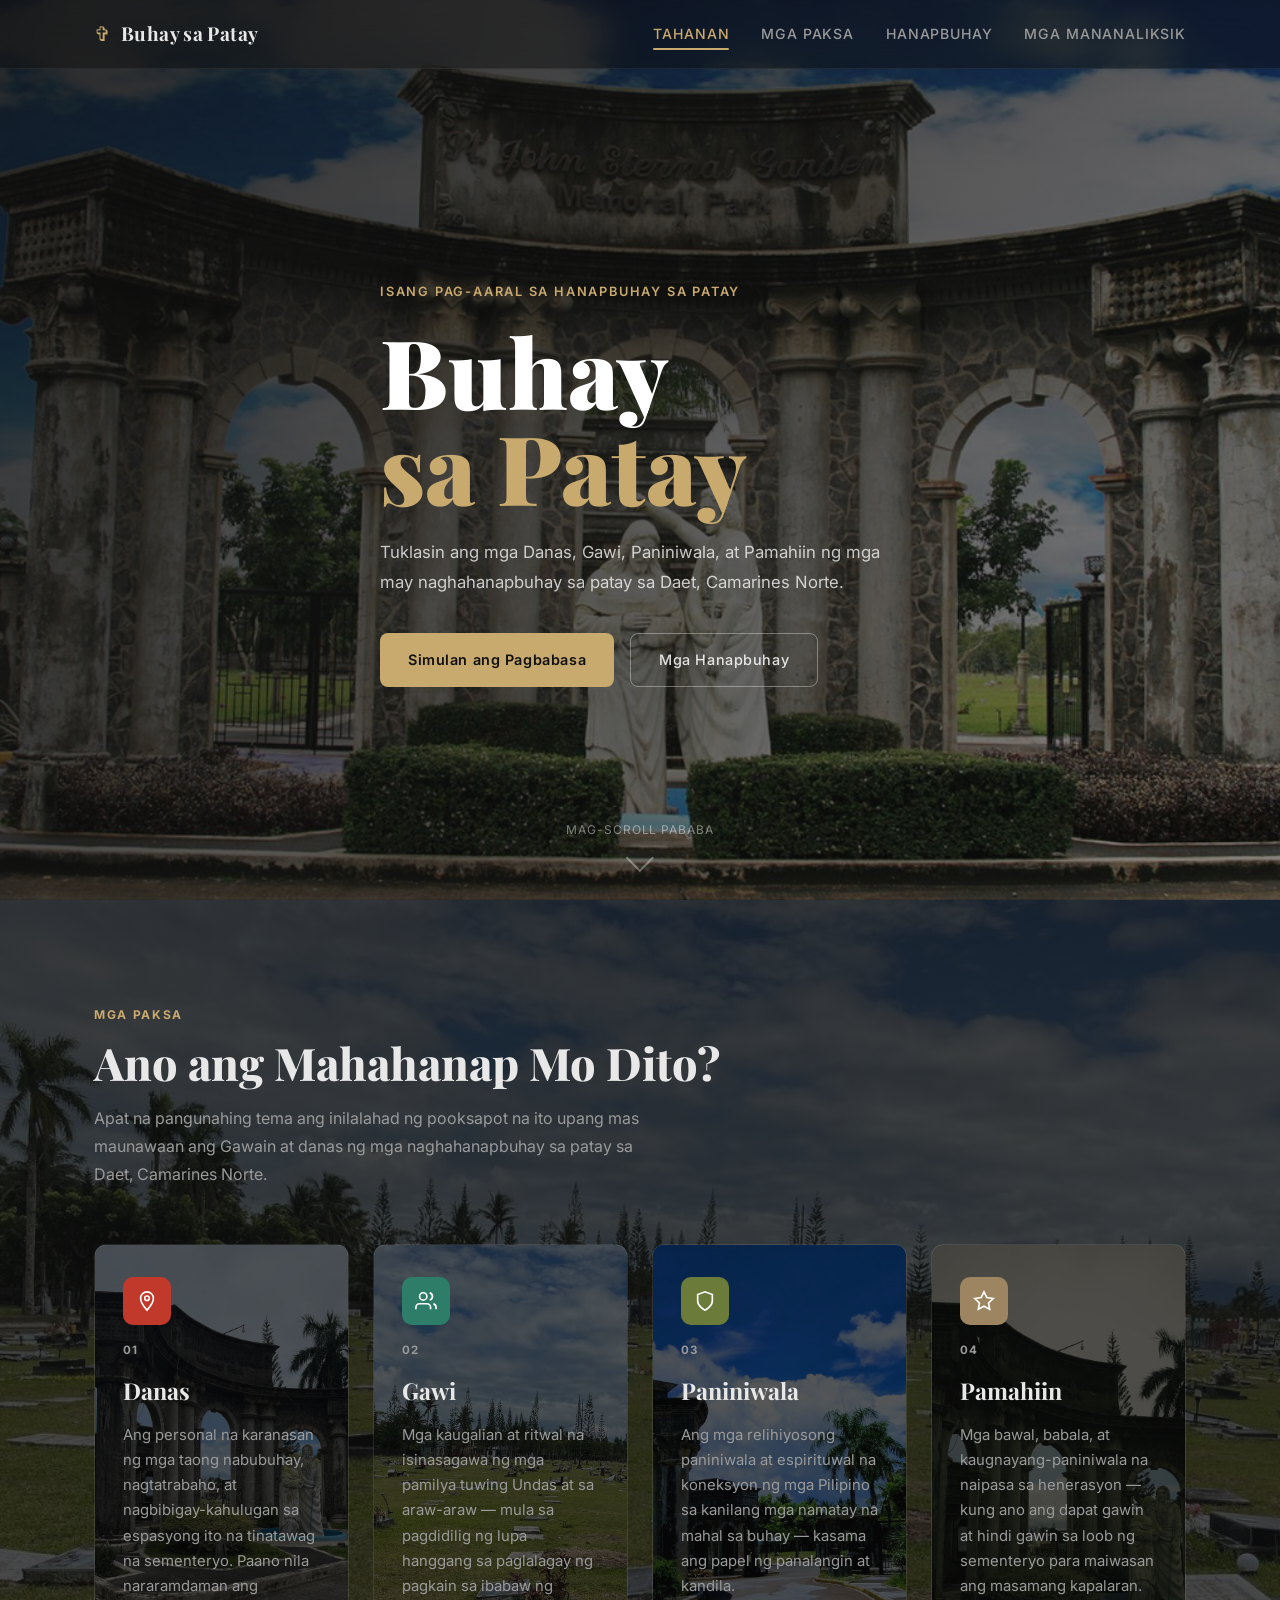
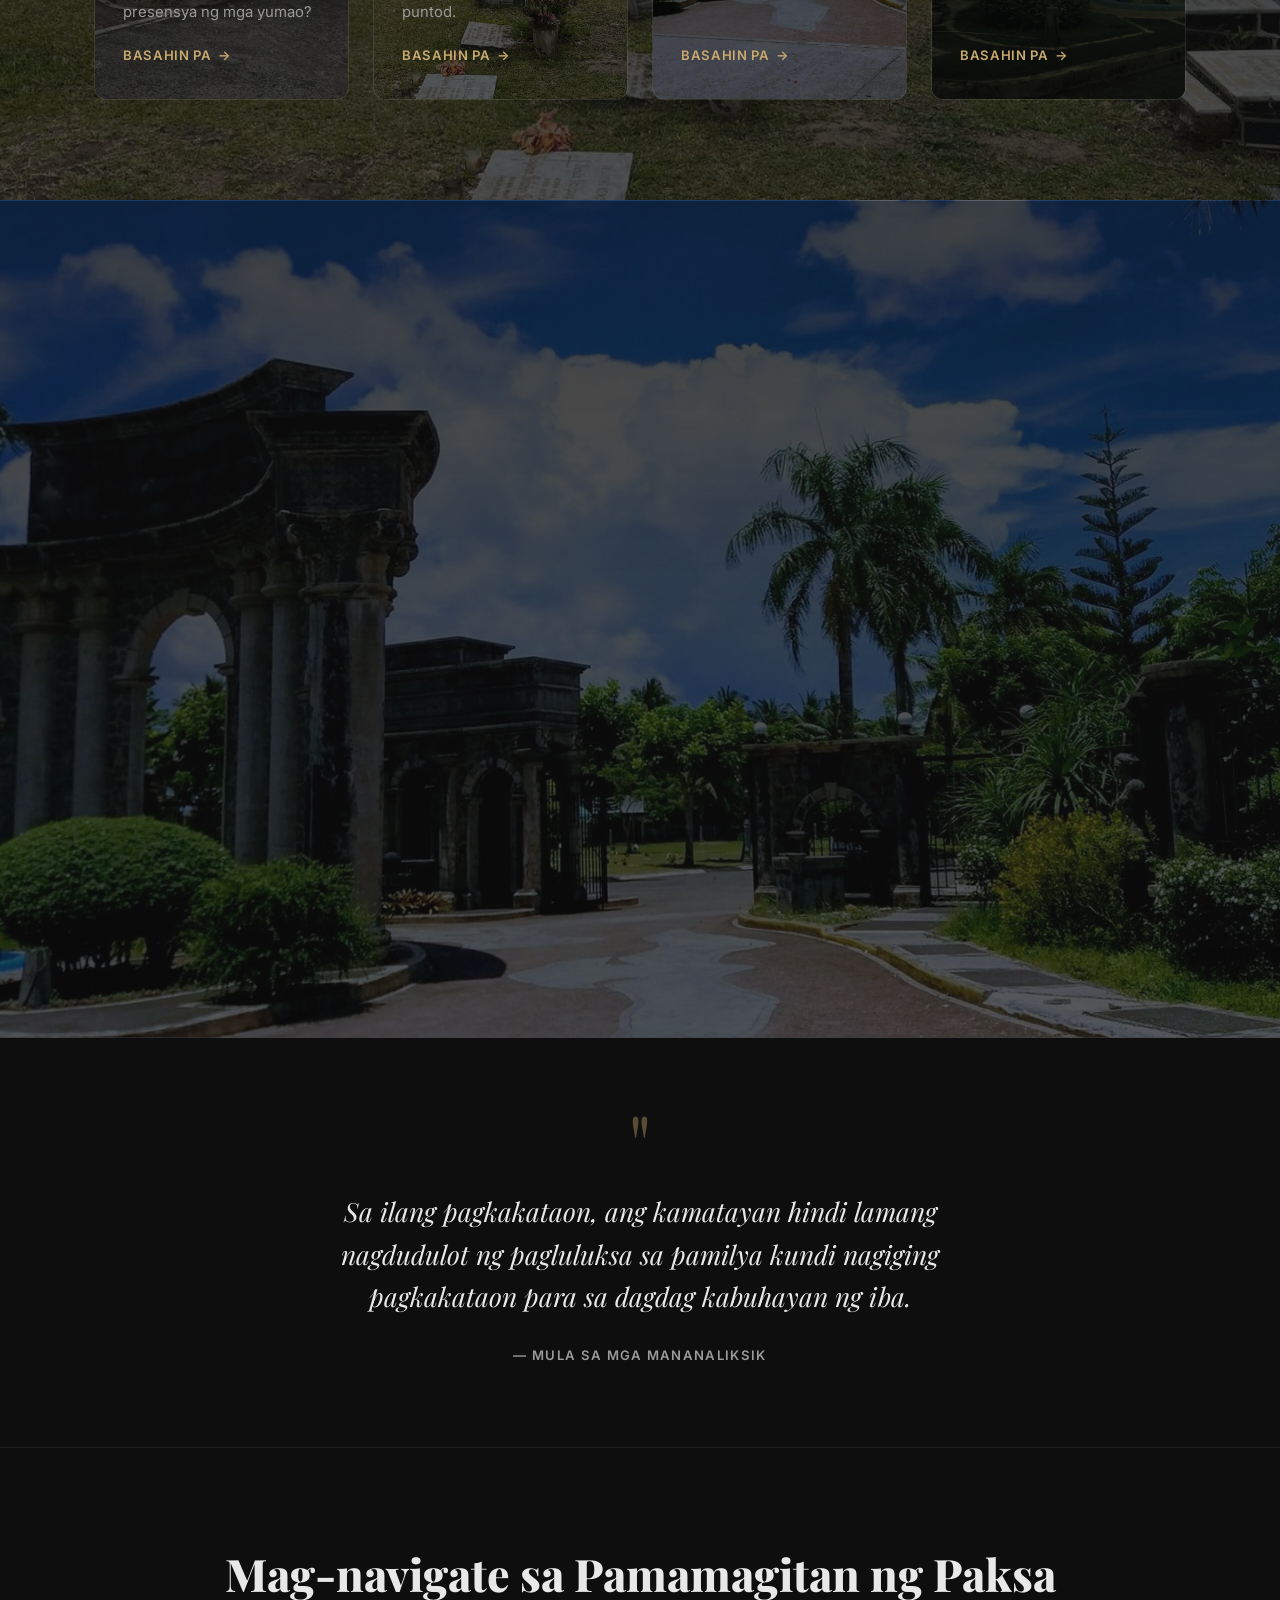
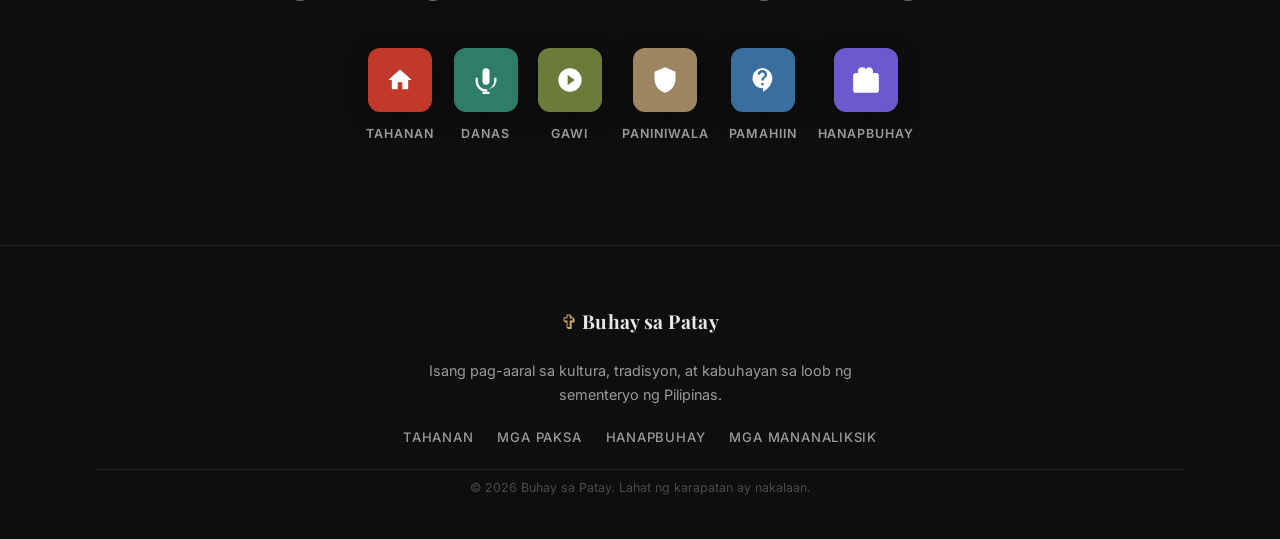
==== commit fc52a58b: "Fix character encoding issues and update audio section in paniniwala.html and tagaganda.html" ====
--- a/index.html
+++ b/index.html
@@ -179,32 +179,32 @@
       </div>
       <div class="feature-gallery">
         <a href="kandila.html" class="gallery-card gallery-card-link">
-          <div class="gallery-placeholder gp-3" style="background-image:linear-gradient(to top, rgba(0,0,0,0.65) 0%, rgba(0,0,0,0.15) 60%), url('Assets/ai_candle.jpg'); background-size:cover; background-position:top center;">
+          <div class="gallery-placeholder gp-3" style="background-image:linear-gradient(to top, rgba(0,0,0,0.65) 0%, rgba(0,0,0,0.15) 60%), url('Assets/hanapbuhay_kandilaa.jpg'); background-size:cover; background-position:top center;">
             <span>Nagbebenta ng Kandila →</span>
           </div>
         </a>
         <a href="bulaklak.html" class="gallery-card gallery-card-link">
-          <div class="gallery-placeholder gp-1" style="background-image:linear-gradient(to top, rgba(0,0,0,0.65) 0%, rgba(0,0,0,0.15) 60%), url('Assets/ai_flower.jpg'); background-size:cover; background-position:top center;">
+          <div class="gallery-placeholder gp-1" style="background-image:linear-gradient(to top, rgba(0,0,0,0.65) 0%, rgba(0,0,0,0.15) 60%), url('Assets/hanapbuhay_bulaklak.jpg'); background-size:cover; background-position:top center;">
             <span>Nagbebenta ng Bulaklak →</span>
           </div>
         </a>
         <a href="lapida.html" class="gallery-card gallery-card-link">
-          <div class="gallery-placeholder gp-2" style="background-image:linear-gradient(to top, rgba(0,0,0,0.65) 0%, rgba(0,0,0,0.15) 60%), url('Assets/lapida_1.jpg'); background-size:cover; background-position:top center;">
+          <div class="gallery-placeholder gp-2" style="background-image:linear-gradient(to top, rgba(0,0,0,0.65) 0%, rgba(0,0,0,0.15) 60%), url('Assets/hanapbuhay_lapida.jpg'); background-size:cover; background-position:top center;">
             <span>Gumagawa ng Lapida →</span>
           </div>
         </a>
         <a href="naglilinis.html" class="gallery-card gallery-card-link">
-          <div class="gallery-placeholder gp-4" style="background-image:linear-gradient(to top, rgba(0,0,0,0.65) 0%, rgba(0,0,0,0.15) 60%), url('Assets/cleaning_2.jpg'); background-size:cover; background-position:top center;">
+          <div class="gallery-placeholder gp-4" style="background-image:linear-gradient(to top, rgba(0,0,0,0.65) 0%, rgba(0,0,0,0.15) 60%), url('Assets/hanapbuhay_paglilinis.jpg'); background-size:cover; background-position:top center;">
             <span>Naglilinis ng Puntod →</span>
           </div>
         </a>
         <a href="ataol.html" class="gallery-card gallery-card-link">
-          <div class="gallery-placeholder gp-5" style="background-image:linear-gradient(to top, rgba(0,0,0,0.65) 0%, rgba(0,0,0,0.15) 60%), url('Assets/photo_6253443826198449484_y.jpg'); background-size:cover; background-position:top center;">
+          <div class="gallery-placeholder gp-5" style="background-image:linear-gradient(to top, rgba(0,0,0,0.65) 0%, rgba(0,0,0,0.15) 60%), url('Assets/hanapbuhay_ataol.jpg'); background-size:cover; background-position:top center;">
             <span>Gumagawa ng Ataol →</span>
           </div>
         </a>
         <a href="tagaganda.html" class="gallery-card gallery-card-link">
-          <div class="gallery-placeholder gp-6" style="background-image:linear-gradient(to top, rgba(0,0,0,0.65) 0%, rgba(0,0,0,0.15) 60%), url('Assets/bg_2.jpg'); background-size:cover; background-position:top center;">
+          <div class="gallery-placeholder gp-6" style="background-image:linear-gradient(to top, rgba(0,0,0,0.65) 0%, rgba(0,0,0,0.15) 60%), url('Assets/hanapbuhay_make-up_artist.jpg'); background-size:cover; background-position:top center;">
             <span>Make-up Artist ng Patay →</span>
           </div>
         </a>
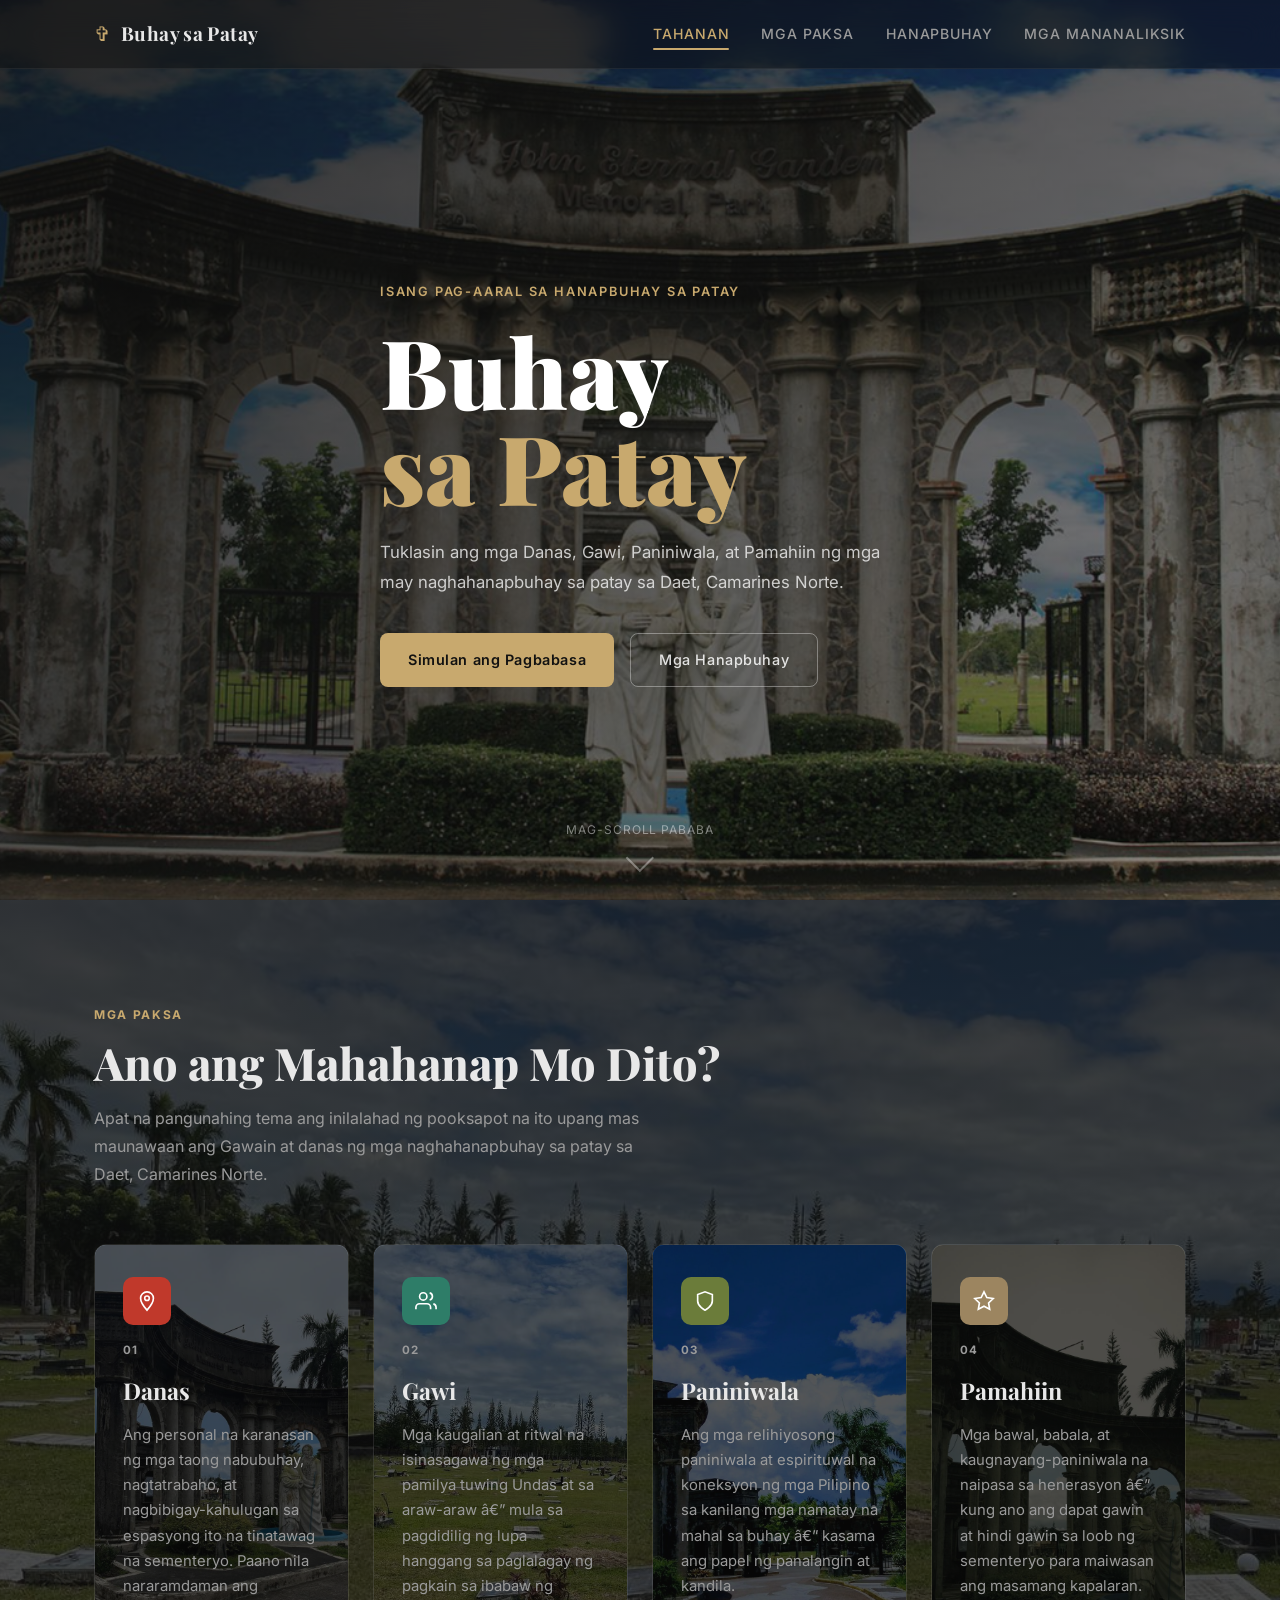
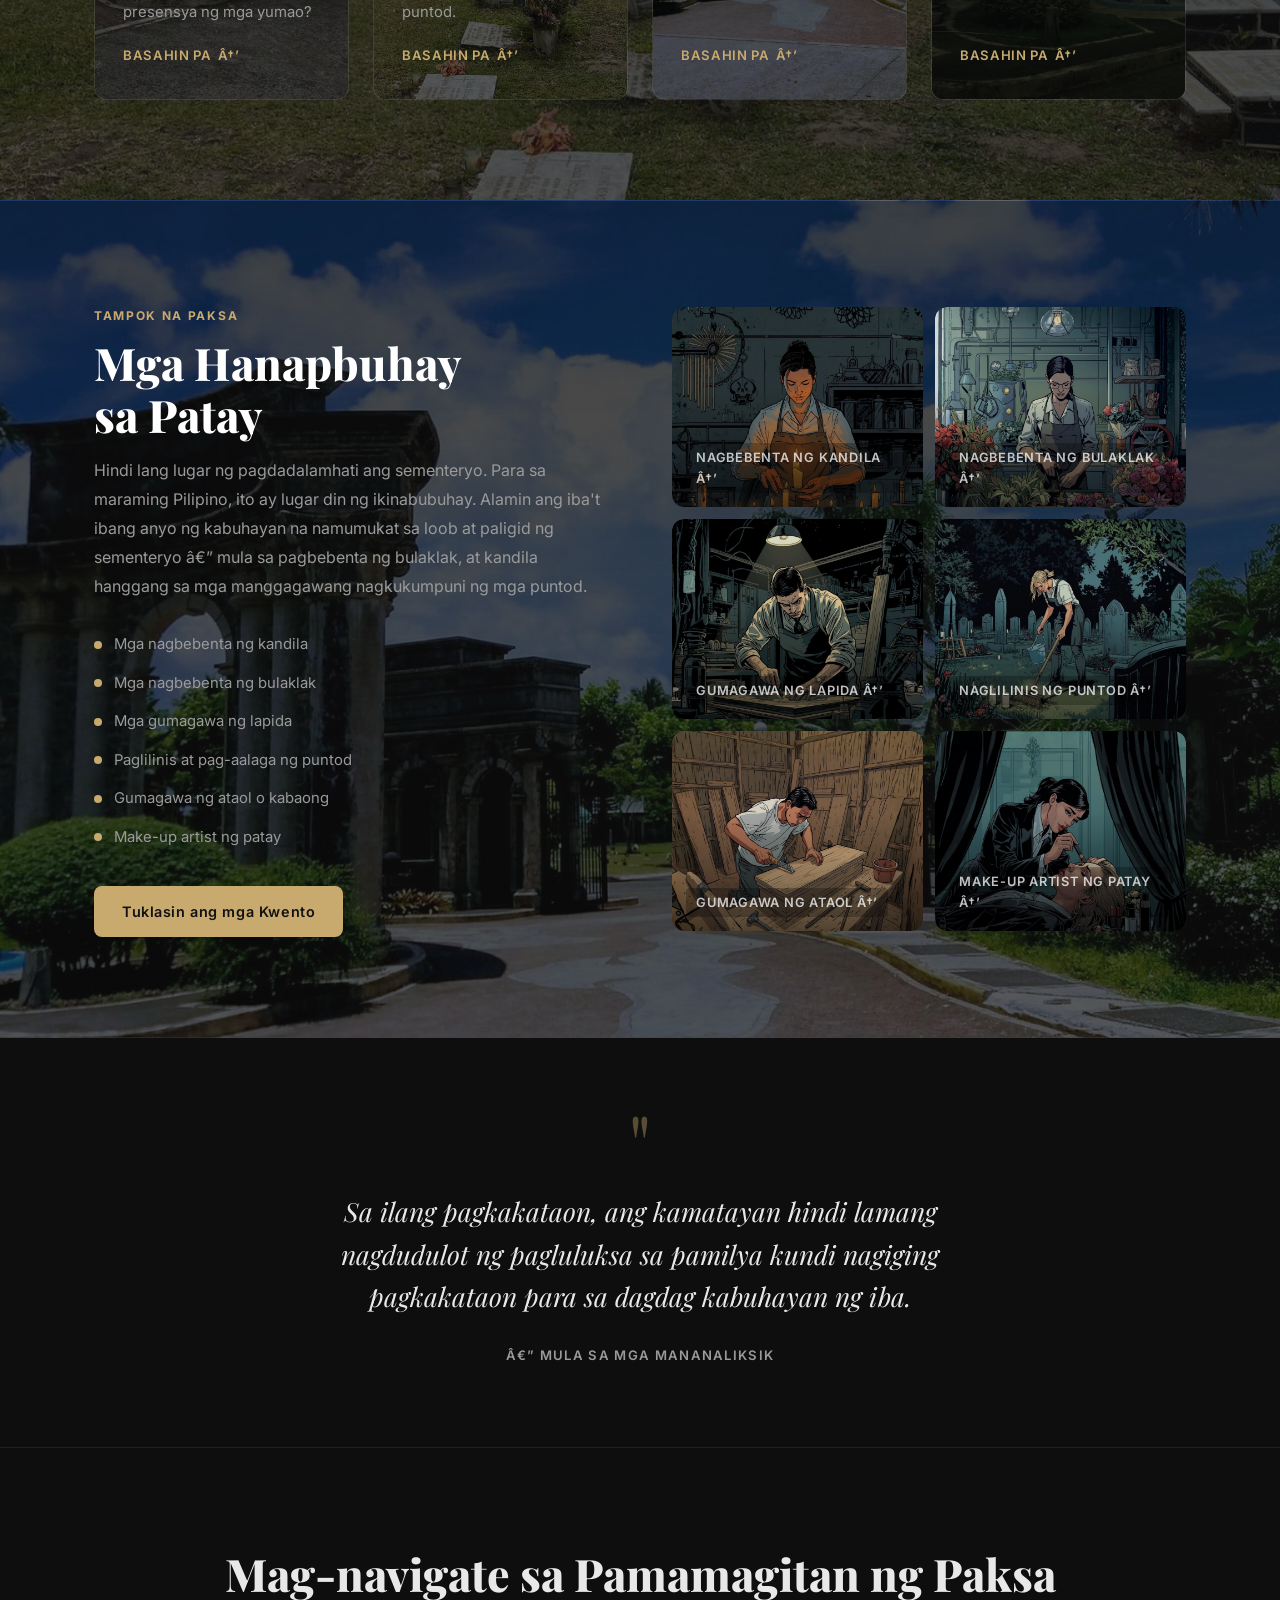
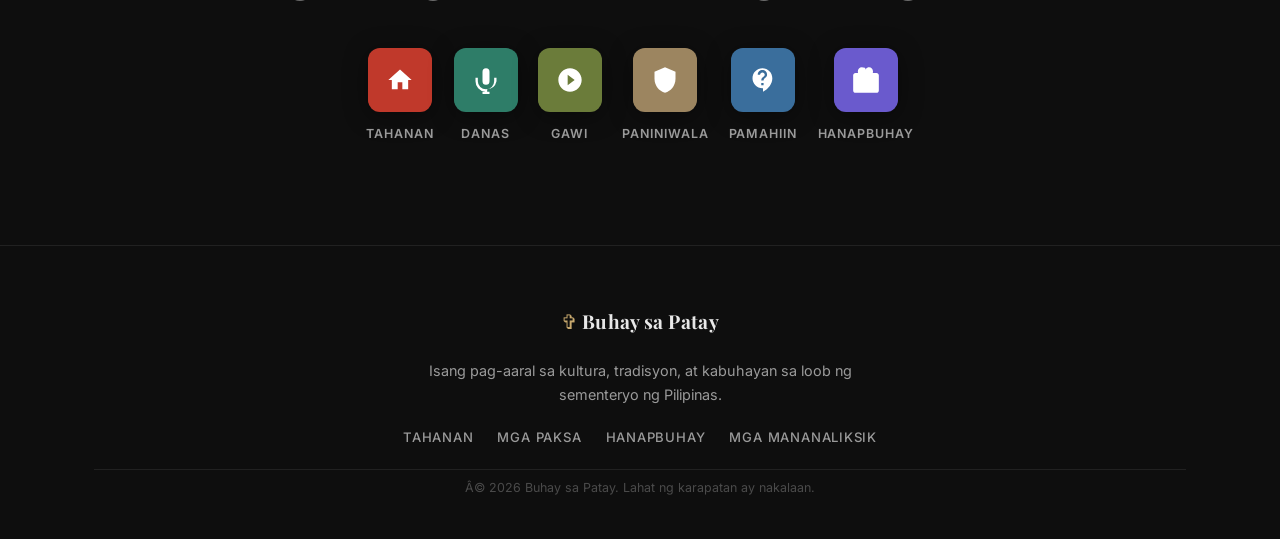
==== commit a72b5233: "Add translation prevention and update icons across multiple pages - Added `translate="no"` attribute" ====
--- a/index.html
+++ b/index.html
@@ -1,7 +1,8 @@
 <!DOCTYPE html>
-<html lang="fil">
+<html lang="fil" translate="no">
 <head>
   <meta charset="UTF-8" />
+  <meta name="google" content="notranslate" />
   <meta name="viewport" content="width=device-width, initial-scale=1.0" />
   <title>Buhay sa Patay</title>
   <link rel="preconnect" href="https://fonts.googleapis.com" />
@@ -11,7 +12,7 @@
 </head>
 <body>
 
-  <!-- ─── NAVBAR ─── -->
+  <!-- â”€â”€â”€ NAVBAR â”€â”€â”€ -->
   <header class="navbar">
     <div class="container nav-inner">
       <div class="brand">
@@ -36,7 +37,7 @@
     </div>
   </header>
 
-  <!-- ─── HERO ─── -->
+  <!-- â”€â”€â”€ HERO â”€â”€â”€ -->
   <section class="hero" id="home">
     <div class="hero-overlay"></div>
     <div class="container hero-content">
@@ -58,7 +59,7 @@
   </section>
 
 
-  <!-- ─── TOPICS SECTION ─── -->
+  <!-- â”€â”€â”€ TOPICS SECTION â”€â”€â”€ -->
   <section class="topics" id="topics">
     <div class="container">
       <div class="section-label">Mga Paksa</div>
@@ -82,7 +83,7 @@
             nagbibigay-kahulugan sa espasyong ito na tinatawag na sementeryo.
             Paano nila nararamdaman ang presensya ng mga yumao?
           </p>
-          <span class="card-link">Basahin pa <span>→</span></span>
+          <span class="card-link">Basahin pa <span>â†’</span></span>
         </a>
 
         <!-- Card 2 -->
@@ -94,10 +95,10 @@
           <h3>Gawi</h3>
           <p>
             Mga kaugalian at ritwal na isinasagawa ng mga pamilya tuwing Undas
-            at sa araw-araw — mula sa pagdidilig ng lupa hanggang sa paglalagay
+            at sa araw-araw â€” mula sa pagdidilig ng lupa hanggang sa paglalagay
             ng pagkain sa ibabaw ng puntod.
           </p>
-          <span class="card-link">Basahin pa <span>→</span></span>
+          <span class="card-link">Basahin pa <span>â†’</span></span>
         </a>
 
         <!-- Card 3 -->
@@ -109,10 +110,10 @@
           <h3>Paniniwala</h3>
           <p>
             Ang mga relihiyosong paniniwala at espirituwal na koneksyon ng mga
-            Pilipino sa kanilang mga namatay na mahal sa buhay — kasama ang
+            Pilipino sa kanilang mga namatay na mahal sa buhay â€” kasama ang
             papel ng panalangin at kandila.
           </p>
-          <span class="card-link">Basahin pa <span>→</span></span>
+          <span class="card-link">Basahin pa <span>â†’</span></span>
         </a>
 
         <!-- Card 4 -->
@@ -124,17 +125,17 @@
           <h3>Pamahiin</h3>
           <p>
             Mga bawal, babala, at kaugnayang-paniniwala na naipasa sa henerasyon
-            — kung ano ang dapat gawin at hindi gawin sa loob ng sementeryo
+            â€” kung ano ang dapat gawin at hindi gawin sa loob ng sementeryo
             para maiwasan ang masamang kapalaran.
           </p>
-          <span class="card-link">Basahin pa <span>→</span></span>
-        </a>
-
-      </div>
-    </div>
-  </section>
-
-  <!-- ─── HANAPBUHAY FEATURE SECTION ─── -->
+          <span class="card-link">Basahin pa <span>â†’</span></span>
+        </a>
+
+      </div>
+    </div>
+  </section>
+
+  <!-- â”€â”€â”€ HANAPBUHAY FEATURE SECTION â”€â”€â”€ -->
   <section class="feature-section" id="hanapbuhay">
     <div class="container feature-inner">
       <div class="feature-text">
@@ -145,7 +146,7 @@
         <p class="feature-desc">
           Hindi lang lugar ng pagdadalamhati ang sementeryo. Para sa maraming
           Pilipino, ito ay lugar din ng ikinabubuhay. Alamin ang iba't ibang
-          anyo ng kabuhayan na namumukat sa loob at paligid ng sementeryo —
+          anyo ng kabuhayan na namumukat sa loob at paligid ng sementeryo â€”
           mula sa pagbebenta ng bulaklak, at kandila hanggang sa mga
           manggagawang nagkukumpuni ng mga puntod.
         </p>
@@ -180,39 +181,39 @@
       <div class="feature-gallery">
         <a href="kandila.html" class="gallery-card gallery-card-link">
           <div class="gallery-placeholder gp-3" style="background-image:linear-gradient(to top, rgba(0,0,0,0.65) 0%, rgba(0,0,0,0.15) 60%), url('Assets/hanapbuhay_kandilaa.jpg'); background-size:cover; background-position:top center;">
-            <span>Nagbebenta ng Kandila →</span>
+            <span>Nagbebenta ng Kandila â†’</span>
           </div>
         </a>
         <a href="bulaklak.html" class="gallery-card gallery-card-link">
           <div class="gallery-placeholder gp-1" style="background-image:linear-gradient(to top, rgba(0,0,0,0.65) 0%, rgba(0,0,0,0.15) 60%), url('Assets/hanapbuhay_bulaklak.jpg'); background-size:cover; background-position:top center;">
-            <span>Nagbebenta ng Bulaklak →</span>
+            <span>Nagbebenta ng Bulaklak â†’</span>
           </div>
         </a>
         <a href="lapida.html" class="gallery-card gallery-card-link">
           <div class="gallery-placeholder gp-2" style="background-image:linear-gradient(to top, rgba(0,0,0,0.65) 0%, rgba(0,0,0,0.15) 60%), url('Assets/hanapbuhay_lapida.jpg'); background-size:cover; background-position:top center;">
-            <span>Gumagawa ng Lapida →</span>
+            <span>Gumagawa ng Lapida â†’</span>
           </div>
         </a>
         <a href="naglilinis.html" class="gallery-card gallery-card-link">
           <div class="gallery-placeholder gp-4" style="background-image:linear-gradient(to top, rgba(0,0,0,0.65) 0%, rgba(0,0,0,0.15) 60%), url('Assets/hanapbuhay_paglilinis.jpg'); background-size:cover; background-position:top center;">
-            <span>Naglilinis ng Puntod →</span>
+            <span>Naglilinis ng Puntod â†’</span>
           </div>
         </a>
         <a href="ataol.html" class="gallery-card gallery-card-link">
           <div class="gallery-placeholder gp-5" style="background-image:linear-gradient(to top, rgba(0,0,0,0.65) 0%, rgba(0,0,0,0.15) 60%), url('Assets/hanapbuhay_ataol.jpg'); background-size:cover; background-position:top center;">
-            <span>Gumagawa ng Ataol →</span>
+            <span>Gumagawa ng Ataol â†’</span>
           </div>
         </a>
         <a href="tagaganda.html" class="gallery-card gallery-card-link">
           <div class="gallery-placeholder gp-6" style="background-image:linear-gradient(to top, rgba(0,0,0,0.65) 0%, rgba(0,0,0,0.15) 60%), url('Assets/hanapbuhay_make-up_artist.jpg'); background-size:cover; background-position:top center;">
-            <span>Make-up Artist ng Patay →</span>
-          </div>
-        </a>
-      </div>
-    </div>
-  </section>
-
-  <!-- ─── QUOTE SECTION ─── -->
+            <span>Make-up Artist ng Patay â†’</span>
+          </div>
+        </a>
+      </div>
+    </div>
+  </section>
+
+  <!-- â”€â”€â”€ QUOTE SECTION â”€â”€â”€ -->
   <section class="quote-section">
     <div class="container">
       <blockquote>
@@ -221,12 +222,12 @@
           Sa ilang pagkakataon, ang kamatayan hindi lamang nagdudulot ng pagluluksa sa pamilya 
           kundi nagiging pagkakataon para sa dagdag kabuhayan ng iba.
         </p>
-        <cite>— Mula sa mga Mananaliksik</cite>
+        <cite>â€” Mula sa mga Mananaliksik</cite>
       </blockquote>
     </div>
   </section>
 
-  <!-- ─── BOTTOM NAV / QUICK LINKS ─── -->
+  <!-- â”€â”€â”€ BOTTOM NAV / QUICK LINKS â”€â”€â”€ -->
   <section class="quick-nav">
     <div class="container">
       <h2 class="section-title center">Mag-navigate sa Pamamagitan ng Paksa</h2>
@@ -271,7 +272,7 @@
     </div>
   </section>
 
-  <!-- ─── FOOTER ─── -->
+  <!-- â”€â”€â”€ FOOTER â”€â”€â”€ -->
   <footer class="footer">
     <div class="container footer-inner">
       <div class="footer-brand">
@@ -287,10 +288,13 @@
         <a href="#hanapbuhay">Hanapbuhay</a>
         <a href="mananaliksik.html">Mga Mananaliksik</a>
       </div>
-      <p class="footer-copy">© 2026 Buhay sa Patay. Lahat ng karapatan ay nakalaan.</p>
+      <p class="footer-copy">Â© 2026 Buhay sa Patay. Lahat ng karapatan ay nakalaan.</p>
     </div>
   </footer>
 
   <script src="main.js"></script>
 </body>
 </html>
+
+
+
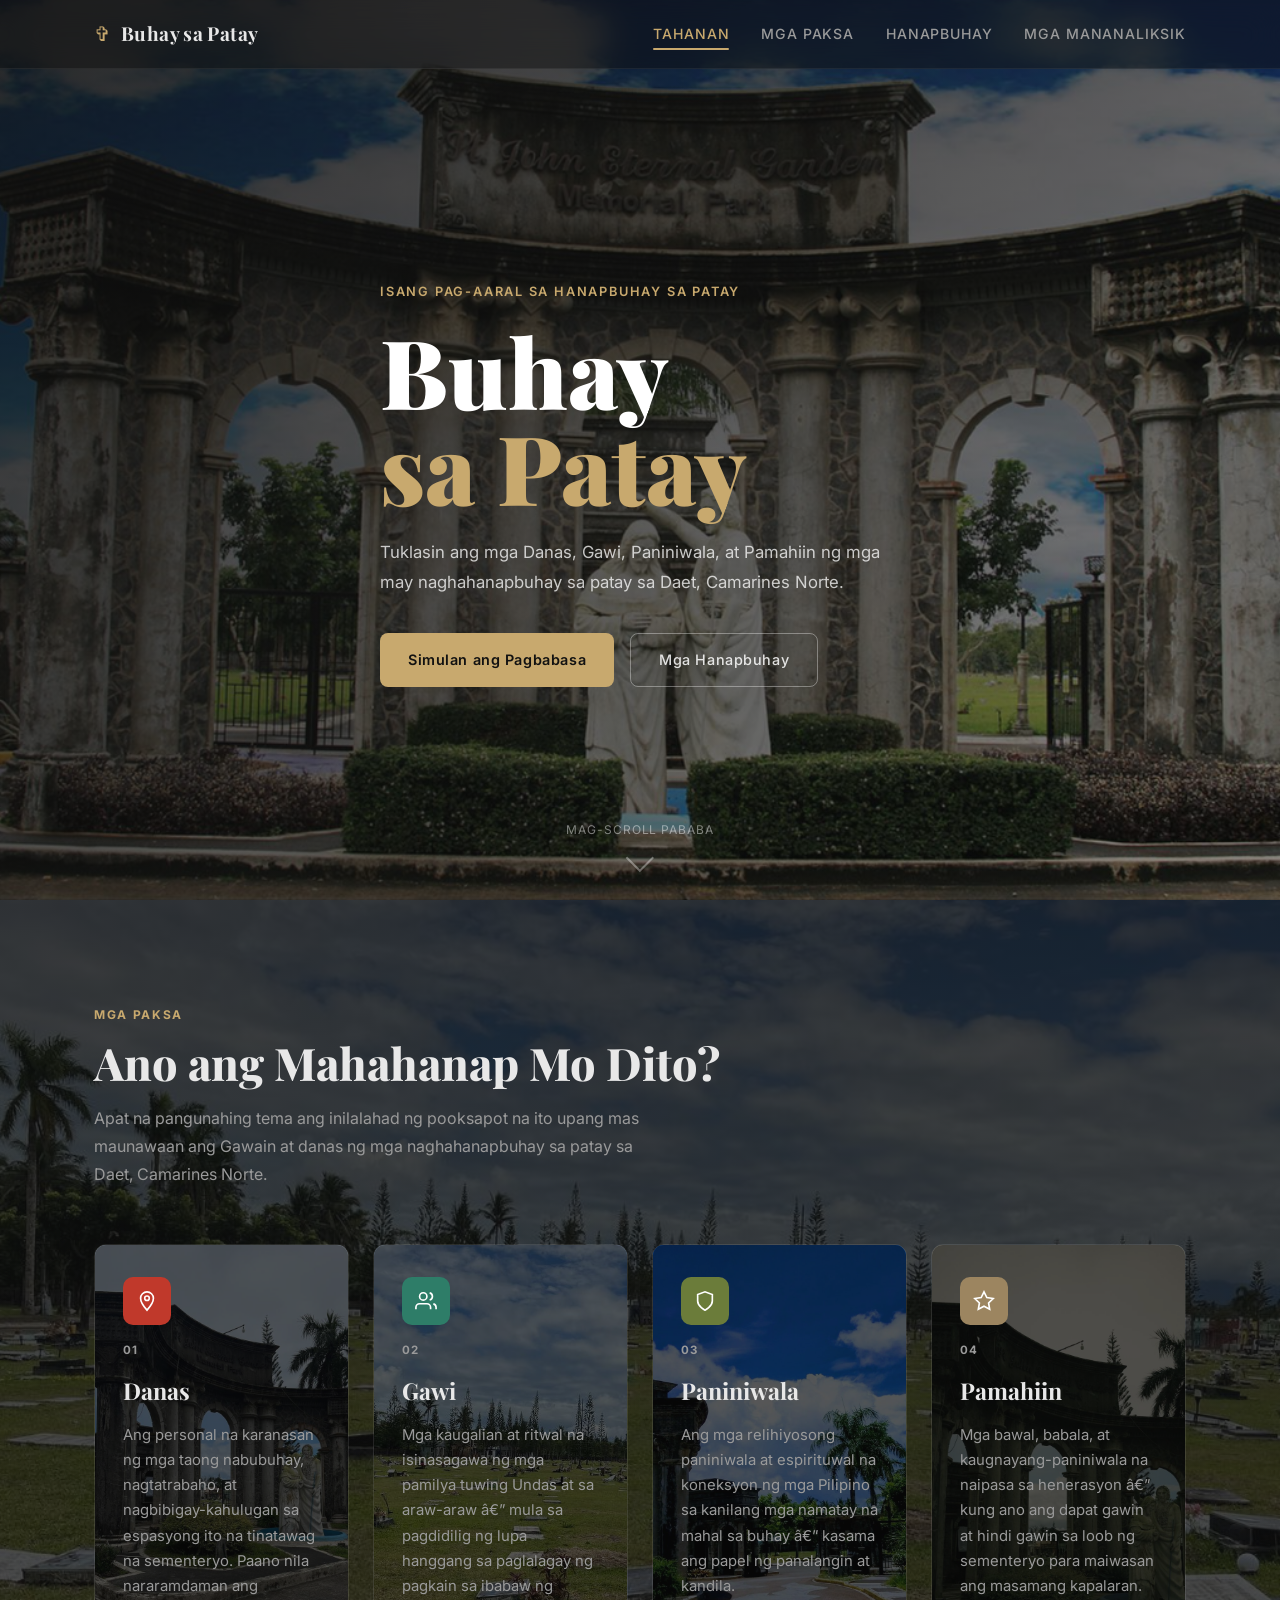
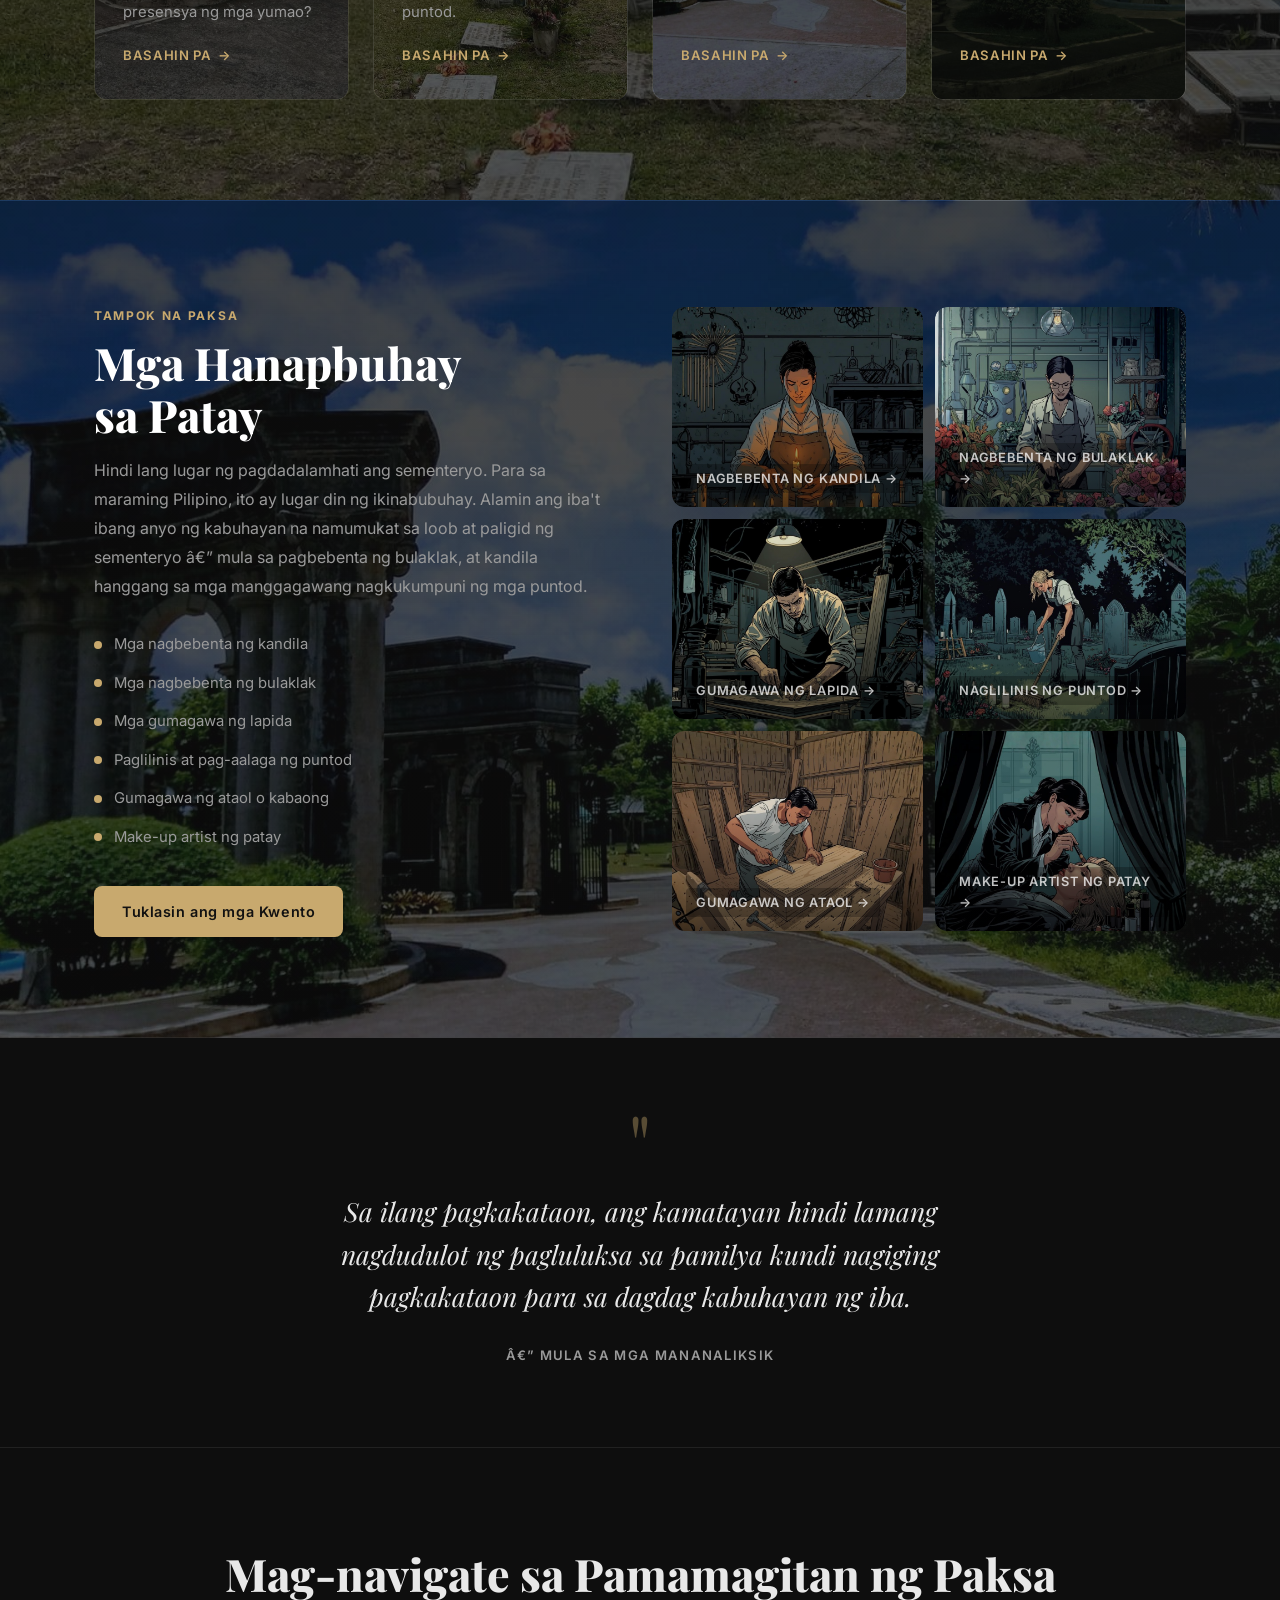
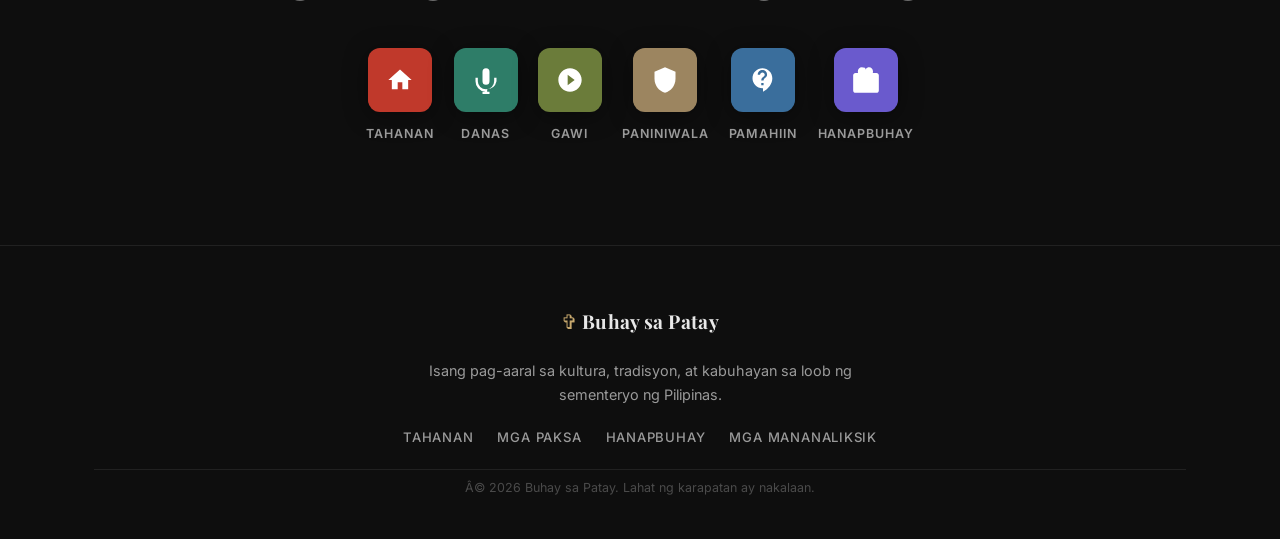
==== commit 0006ed62: "fix emoji  arrow icon" ====
--- a/index.html
+++ b/index.html
@@ -83,7 +83,7 @@
             nagbibigay-kahulugan sa espasyong ito na tinatawag na sementeryo.
             Paano nila nararamdaman ang presensya ng mga yumao?
           </p>
-          <span class="card-link">Basahin pa <span>â†’</span></span>
+          <span class="card-link">Basahin pa <span>→</span></span>
         </a>
 
         <!-- Card 2 -->
@@ -98,7 +98,7 @@
             at sa araw-araw â€” mula sa pagdidilig ng lupa hanggang sa paglalagay
             ng pagkain sa ibabaw ng puntod.
           </p>
-          <span class="card-link">Basahin pa <span>â†’</span></span>
+          <span class="card-link">Basahin pa <span>→</span></span>
         </a>
 
         <!-- Card 3 -->
@@ -113,7 +113,7 @@
             Pilipino sa kanilang mga namatay na mahal sa buhay â€” kasama ang
             papel ng panalangin at kandila.
           </p>
-          <span class="card-link">Basahin pa <span>â†’</span></span>
+          <span class="card-link">Basahin pa <span>→</span></span>
         </a>
 
         <!-- Card 4 -->
@@ -128,7 +128,7 @@
             â€” kung ano ang dapat gawin at hindi gawin sa loob ng sementeryo
             para maiwasan ang masamang kapalaran.
           </p>
-          <span class="card-link">Basahin pa <span>â†’</span></span>
+          <span class="card-link">Basahin pa <span>→</span></span>
         </a>
 
       </div>
@@ -181,32 +181,32 @@
       <div class="feature-gallery">
         <a href="kandila.html" class="gallery-card gallery-card-link">
           <div class="gallery-placeholder gp-3" style="background-image:linear-gradient(to top, rgba(0,0,0,0.65) 0%, rgba(0,0,0,0.15) 60%), url('Assets/hanapbuhay_kandilaa.jpg'); background-size:cover; background-position:top center;">
-            <span>Nagbebenta ng Kandila â†’</span>
+            <span>Nagbebenta ng Kandila →</span>
           </div>
         </a>
         <a href="bulaklak.html" class="gallery-card gallery-card-link">
           <div class="gallery-placeholder gp-1" style="background-image:linear-gradient(to top, rgba(0,0,0,0.65) 0%, rgba(0,0,0,0.15) 60%), url('Assets/hanapbuhay_bulaklak.jpg'); background-size:cover; background-position:top center;">
-            <span>Nagbebenta ng Bulaklak â†’</span>
+            <span>Nagbebenta ng Bulaklak →</span>
           </div>
         </a>
         <a href="lapida.html" class="gallery-card gallery-card-link">
           <div class="gallery-placeholder gp-2" style="background-image:linear-gradient(to top, rgba(0,0,0,0.65) 0%, rgba(0,0,0,0.15) 60%), url('Assets/hanapbuhay_lapida.jpg'); background-size:cover; background-position:top center;">
-            <span>Gumagawa ng Lapida â†’</span>
+            <span>Gumagawa ng Lapida →</span>
           </div>
         </a>
         <a href="naglilinis.html" class="gallery-card gallery-card-link">
           <div class="gallery-placeholder gp-4" style="background-image:linear-gradient(to top, rgba(0,0,0,0.65) 0%, rgba(0,0,0,0.15) 60%), url('Assets/hanapbuhay_paglilinis.jpg'); background-size:cover; background-position:top center;">
-            <span>Naglilinis ng Puntod â†’</span>
+            <span>Naglilinis ng Puntod →</span>
           </div>
         </a>
         <a href="ataol.html" class="gallery-card gallery-card-link">
           <div class="gallery-placeholder gp-5" style="background-image:linear-gradient(to top, rgba(0,0,0,0.65) 0%, rgba(0,0,0,0.15) 60%), url('Assets/hanapbuhay_ataol.jpg'); background-size:cover; background-position:top center;">
-            <span>Gumagawa ng Ataol â†’</span>
+            <span>Gumagawa ng Ataol →</span>
           </div>
         </a>
         <a href="tagaganda.html" class="gallery-card gallery-card-link">
           <div class="gallery-placeholder gp-6" style="background-image:linear-gradient(to top, rgba(0,0,0,0.65) 0%, rgba(0,0,0,0.15) 60%), url('Assets/hanapbuhay_make-up_artist.jpg'); background-size:cover; background-position:top center;">
-            <span>Make-up Artist ng Patay â†’</span>
+            <span>Make-up Artist ng Patay →</span>
           </div>
         </a>
       </div>
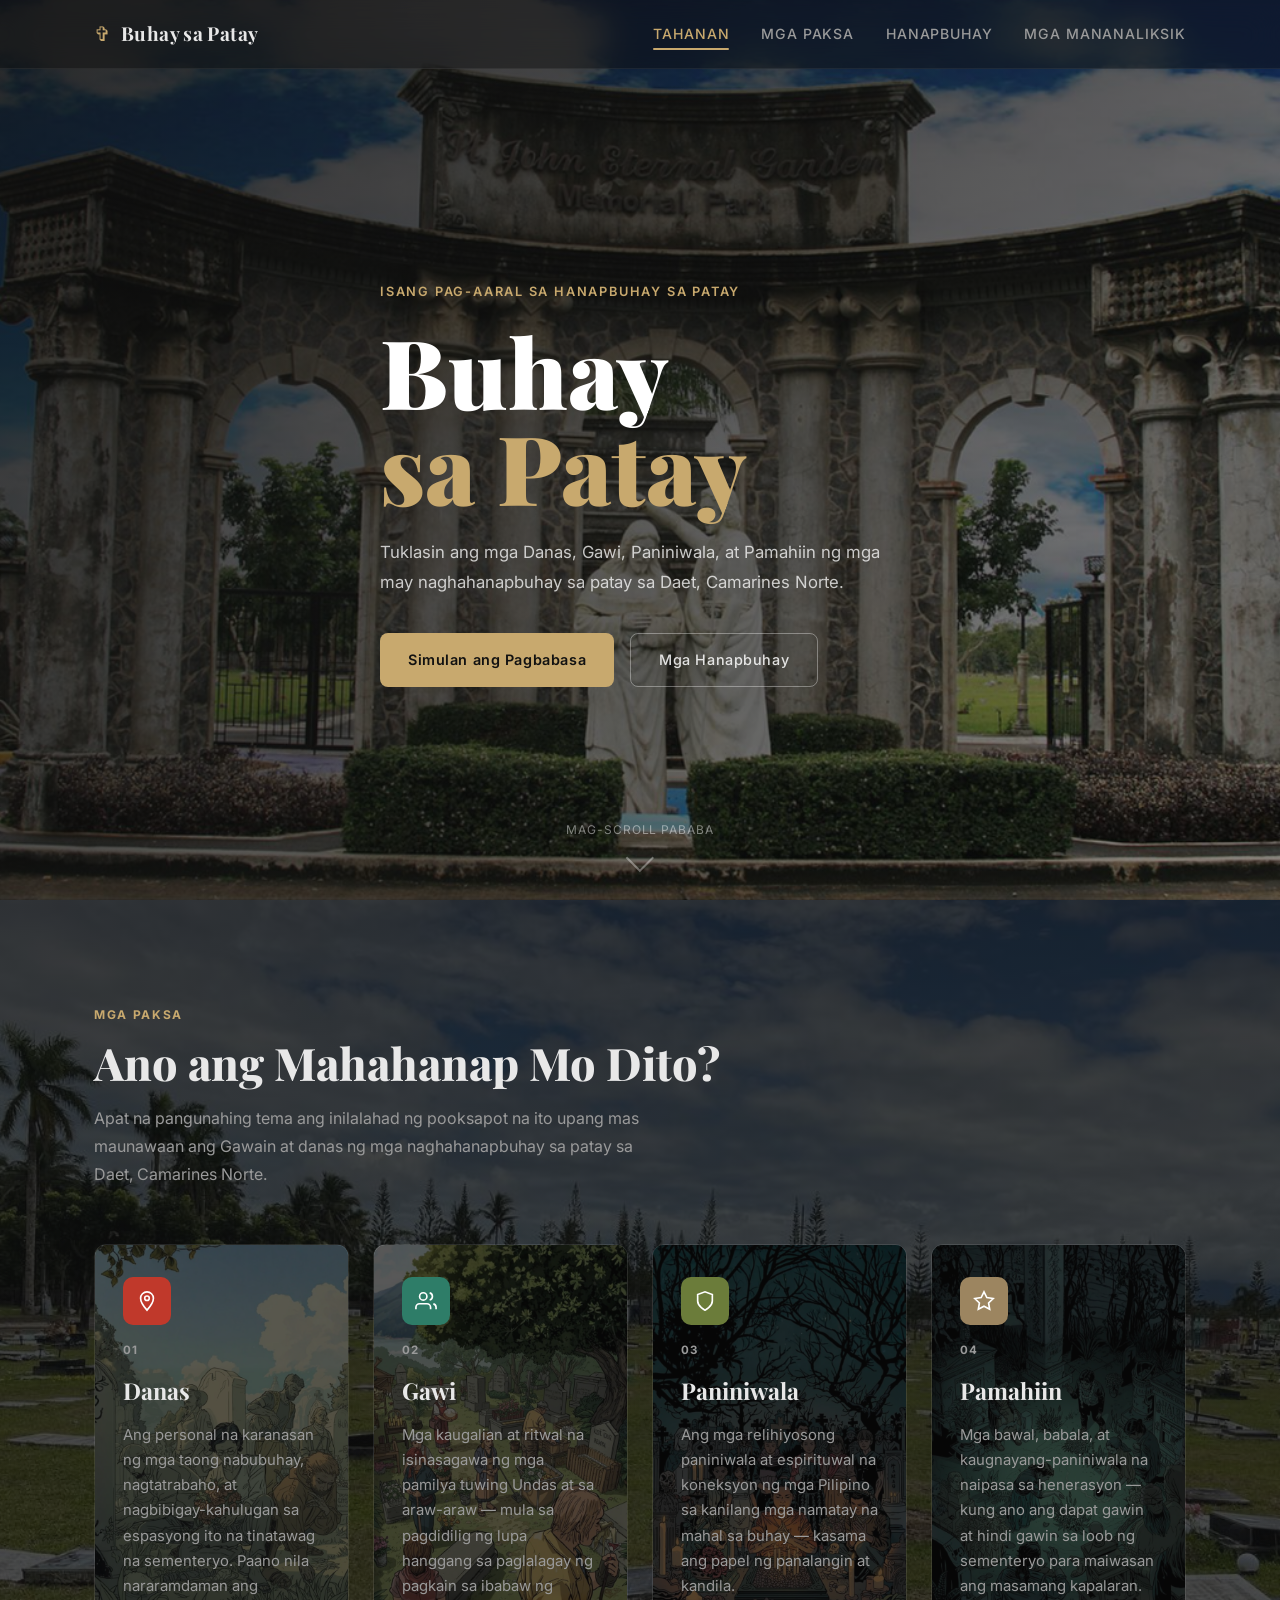
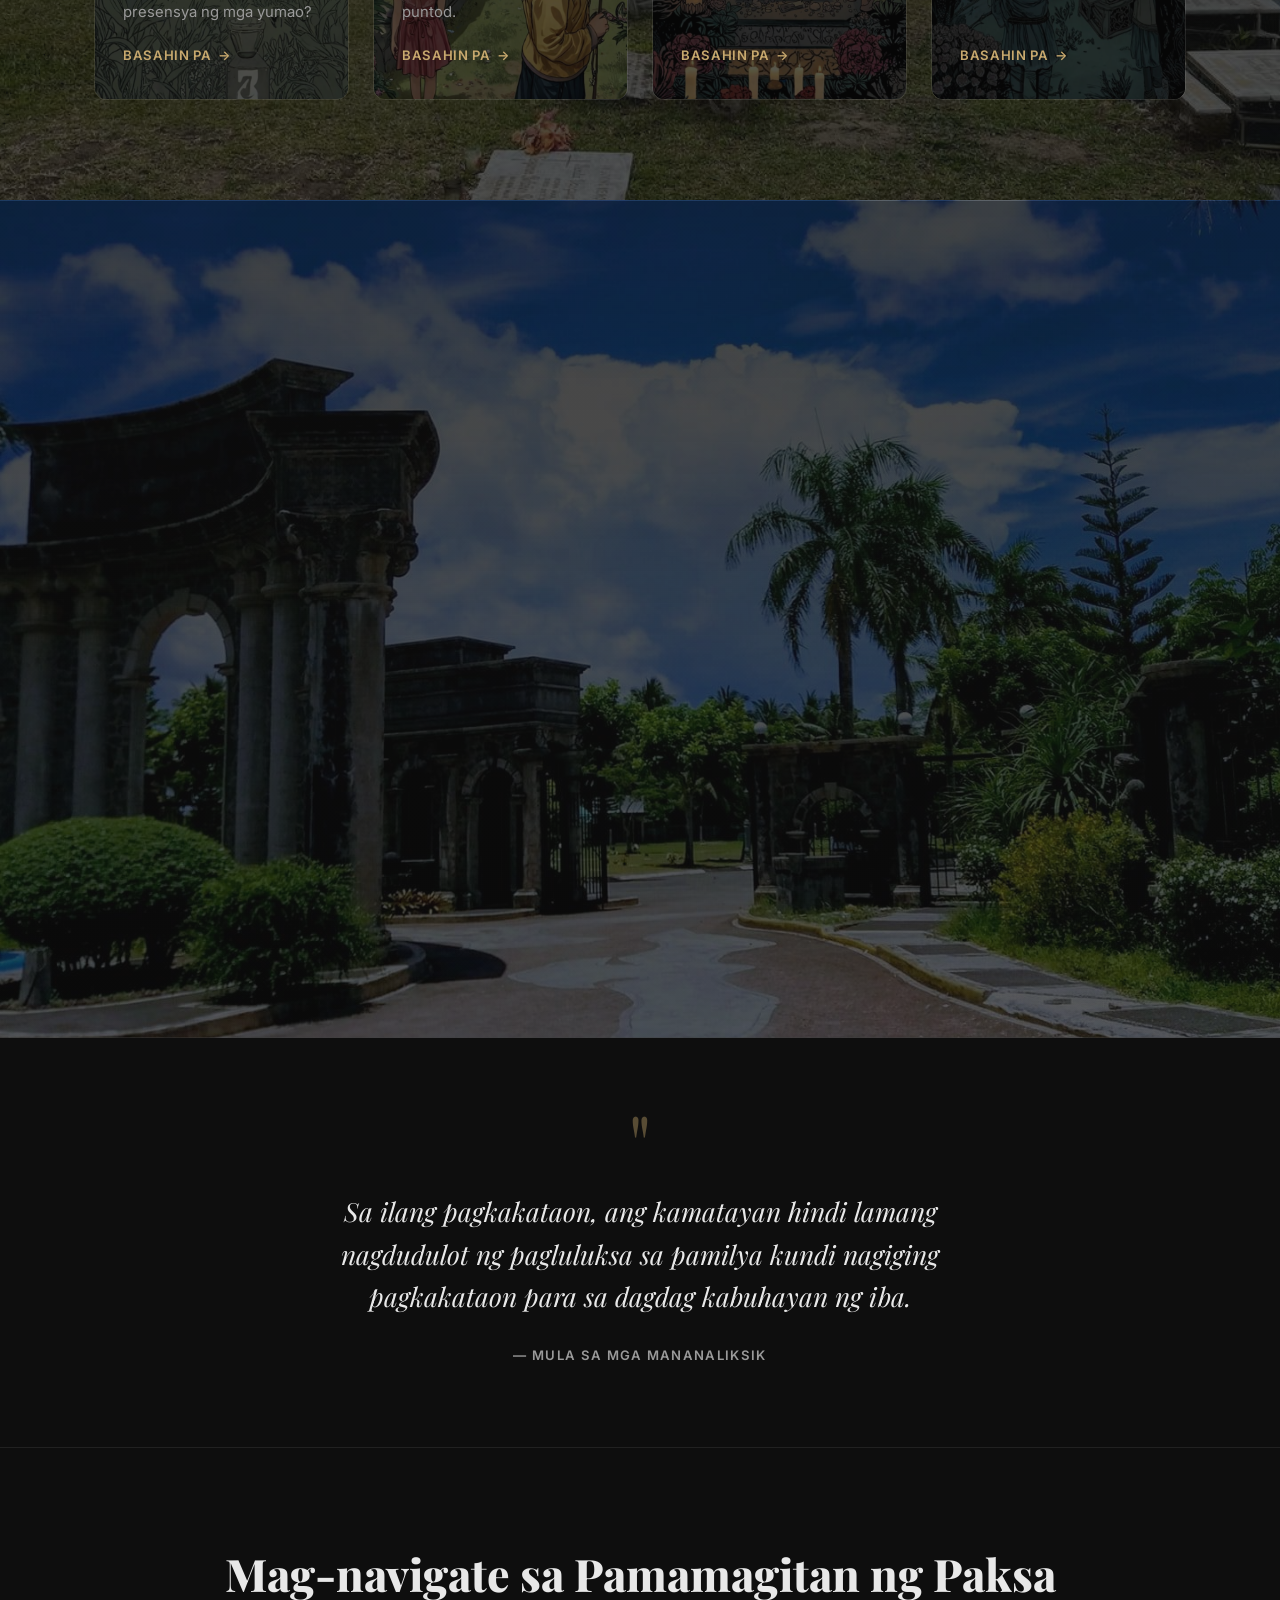
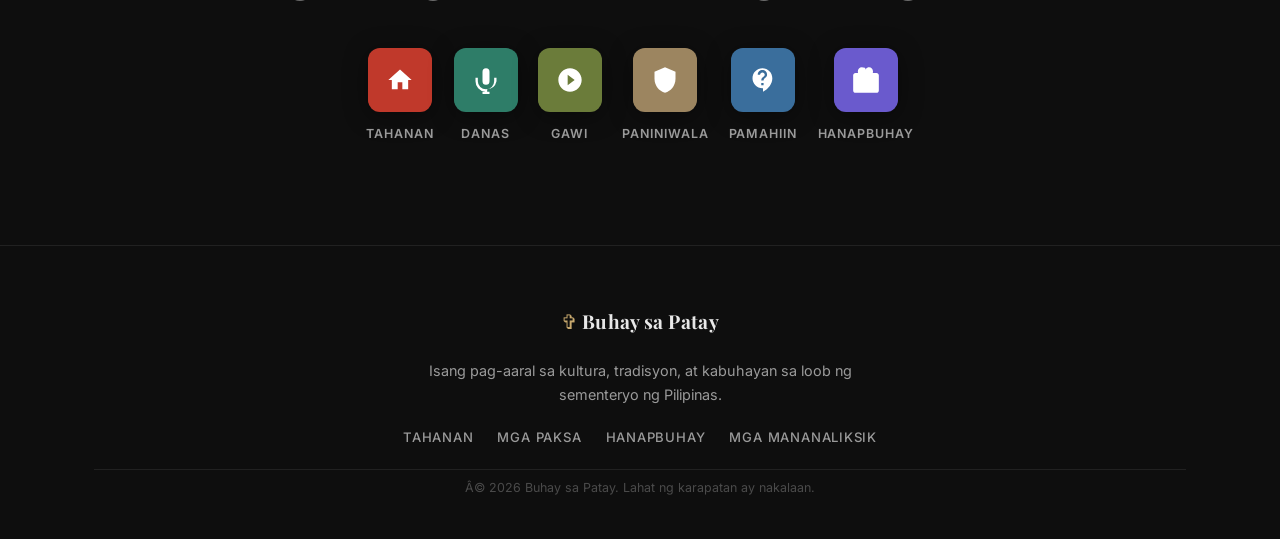
==== commit 404a4d0e: "Fix title encoding issues and update image references across multiple HTML files; improve CSS backgr" ====
--- a/index.html
+++ b/index.html
@@ -1,4 +1,4 @@
-<!DOCTYPE html>
+﻿<!DOCTYPE html>
 <html lang="fil" translate="no">
 <head>
   <meta charset="UTF-8" />
@@ -95,7 +95,7 @@
           <h3>Gawi</h3>
           <p>
             Mga kaugalian at ritwal na isinasagawa ng mga pamilya tuwing Undas
-            at sa araw-araw â€” mula sa pagdidilig ng lupa hanggang sa paglalagay
+            at sa araw-araw — mula sa pagdidilig ng lupa hanggang sa paglalagay
             ng pagkain sa ibabaw ng puntod.
           </p>
           <span class="card-link">Basahin pa <span>→</span></span>
@@ -110,7 +110,7 @@
           <h3>Paniniwala</h3>
           <p>
             Ang mga relihiyosong paniniwala at espirituwal na koneksyon ng mga
-            Pilipino sa kanilang mga namatay na mahal sa buhay â€” kasama ang
+            Pilipino sa kanilang mga namatay na mahal sa buhay — kasama ang
             papel ng panalangin at kandila.
           </p>
           <span class="card-link">Basahin pa <span>→</span></span>
@@ -125,7 +125,7 @@
           <h3>Pamahiin</h3>
           <p>
             Mga bawal, babala, at kaugnayang-paniniwala na naipasa sa henerasyon
-            â€” kung ano ang dapat gawin at hindi gawin sa loob ng sementeryo
+            — kung ano ang dapat gawin at hindi gawin sa loob ng sementeryo
             para maiwasan ang masamang kapalaran.
           </p>
           <span class="card-link">Basahin pa <span>→</span></span>
@@ -146,7 +146,7 @@
         <p class="feature-desc">
           Hindi lang lugar ng pagdadalamhati ang sementeryo. Para sa maraming
           Pilipino, ito ay lugar din ng ikinabubuhay. Alamin ang iba't ibang
-          anyo ng kabuhayan na namumukat sa loob at paligid ng sementeryo â€”
+          anyo ng kabuhayan na namumukat sa loob at paligid ng sementeryo —
           mula sa pagbebenta ng bulaklak, at kandila hanggang sa mga
           manggagawang nagkukumpuni ng mga puntod.
         </p>
@@ -222,7 +222,7 @@
           Sa ilang pagkakataon, ang kamatayan hindi lamang nagdudulot ng pagluluksa sa pamilya 
           kundi nagiging pagkakataon para sa dagdag kabuhayan ng iba.
         </p>
-        <cite>â€” Mula sa mga Mananaliksik</cite>
+        <cite>— Mula sa mga Mananaliksik</cite>
       </blockquote>
     </div>
   </section>
@@ -238,25 +238,25 @@
           </div>
           <span>Tahanan</span>
         </a>
-        <a href="#danas" class="qnav-item">
+        <a href="danas.html" class="qnav-item">
           <div class="qnav-icon qn-teal">
             <svg viewBox="0 0 24 24" fill="currentColor"><path d="M12 2a3 3 0 0 1 3 3v8a3 3 0 0 1-6 0V5a3 3 0 0 1 3-3z M19 10v3a7 7 0 0 1-14 0v-3H3v3a9 9 0 0 0 8 8.94V22H9v2h6v-2h-2v-2.06A9 9 0 0 0 21 13v-3h-2z" fill-rule="evenodd"/></svg>
           </div>
           <span>Danas</span>
         </a>
-        <a href="#gawi" class="qnav-item">
+        <a href="gawi.html" class="qnav-item">
           <div class="qnav-icon qn-olive">
             <svg viewBox="0 0 24 24" fill="currentColor"><path d="M12 2C6.48 2 2 6.48 2 12s4.48 10 10 10 10-4.48 10-10S17.52 2 12 2zm-2 14.5v-9l6 4.5-6 4.5z"/></svg>
           </div>
           <span>Gawi</span>
         </a>
-        <a href="#paniniwala" class="qnav-item">
+        <a href="paniniwala.html" class="qnav-item">
           <div class="qnav-icon qn-tan">
             <svg viewBox="0 0 24 24" fill="currentColor"><path d="M12 1L3 5v6c0 5.55 3.84 10.74 9 12 5.16-1.26 9-6.45 9-12V5l-9-4z"/></svg>
           </div>
           <span>Paniniwala</span>
         </a>
-        <a href="#pamahiin" class="qnav-item">
+        <a href="pamahiin.html" class="qnav-item">
           <div class="qnav-icon qn-blue">
             <svg viewBox="0 0 24 24" fill="currentColor"><path d="M11.5 2C6.81 2 3 5.81 3 10.5S6.81 19 11.5 19h.5v3c4.86-2.34 8-7 8-11.5C20 5.81 16.19 2 11.5 2zm1 14.5h-2v-2h2v2zm0-4h-2c0-3.25 3-3 3-5 0-1.1-.9-2-2-2s-2 .9-2 2h-2c0-2.21 1.79-4 4-4s4 1.79 4 4c0 2.5-3 2.75-3 5z"/></svg>
           </div>
--- a/style.css
+++ b/style.css
@@ -467,10 +467,10 @@
 }
 
 /* per-card images */
-#danas::before  { background-image: url('Assets/bg_3.jpg'); }
-#gawi::before   { background-image: url('Assets/bg_4.jpg'); }
-#paniniwala::before { background-image: url('Assets/another_bg.jpg'); }
-#pamahiin::before   { background-image: url('Assets/bg_1.jpg'); }
+#danas::before  { background-image: url('Assets/danas_bg.jpg'); }
+#gawi::before   { background-image: url('Assets/gawi_bg.jpg'); }
+#paniniwala::before { background-image: url('Assets/paniniwala_bg.jpg'); }
+#pamahiin::before   { background-image: url('Assets/pamahiin_bg.jpg'); }
 
 /* card content sits above the pseudo-elements */
 .card > * { position: relative; z-index: 2; }
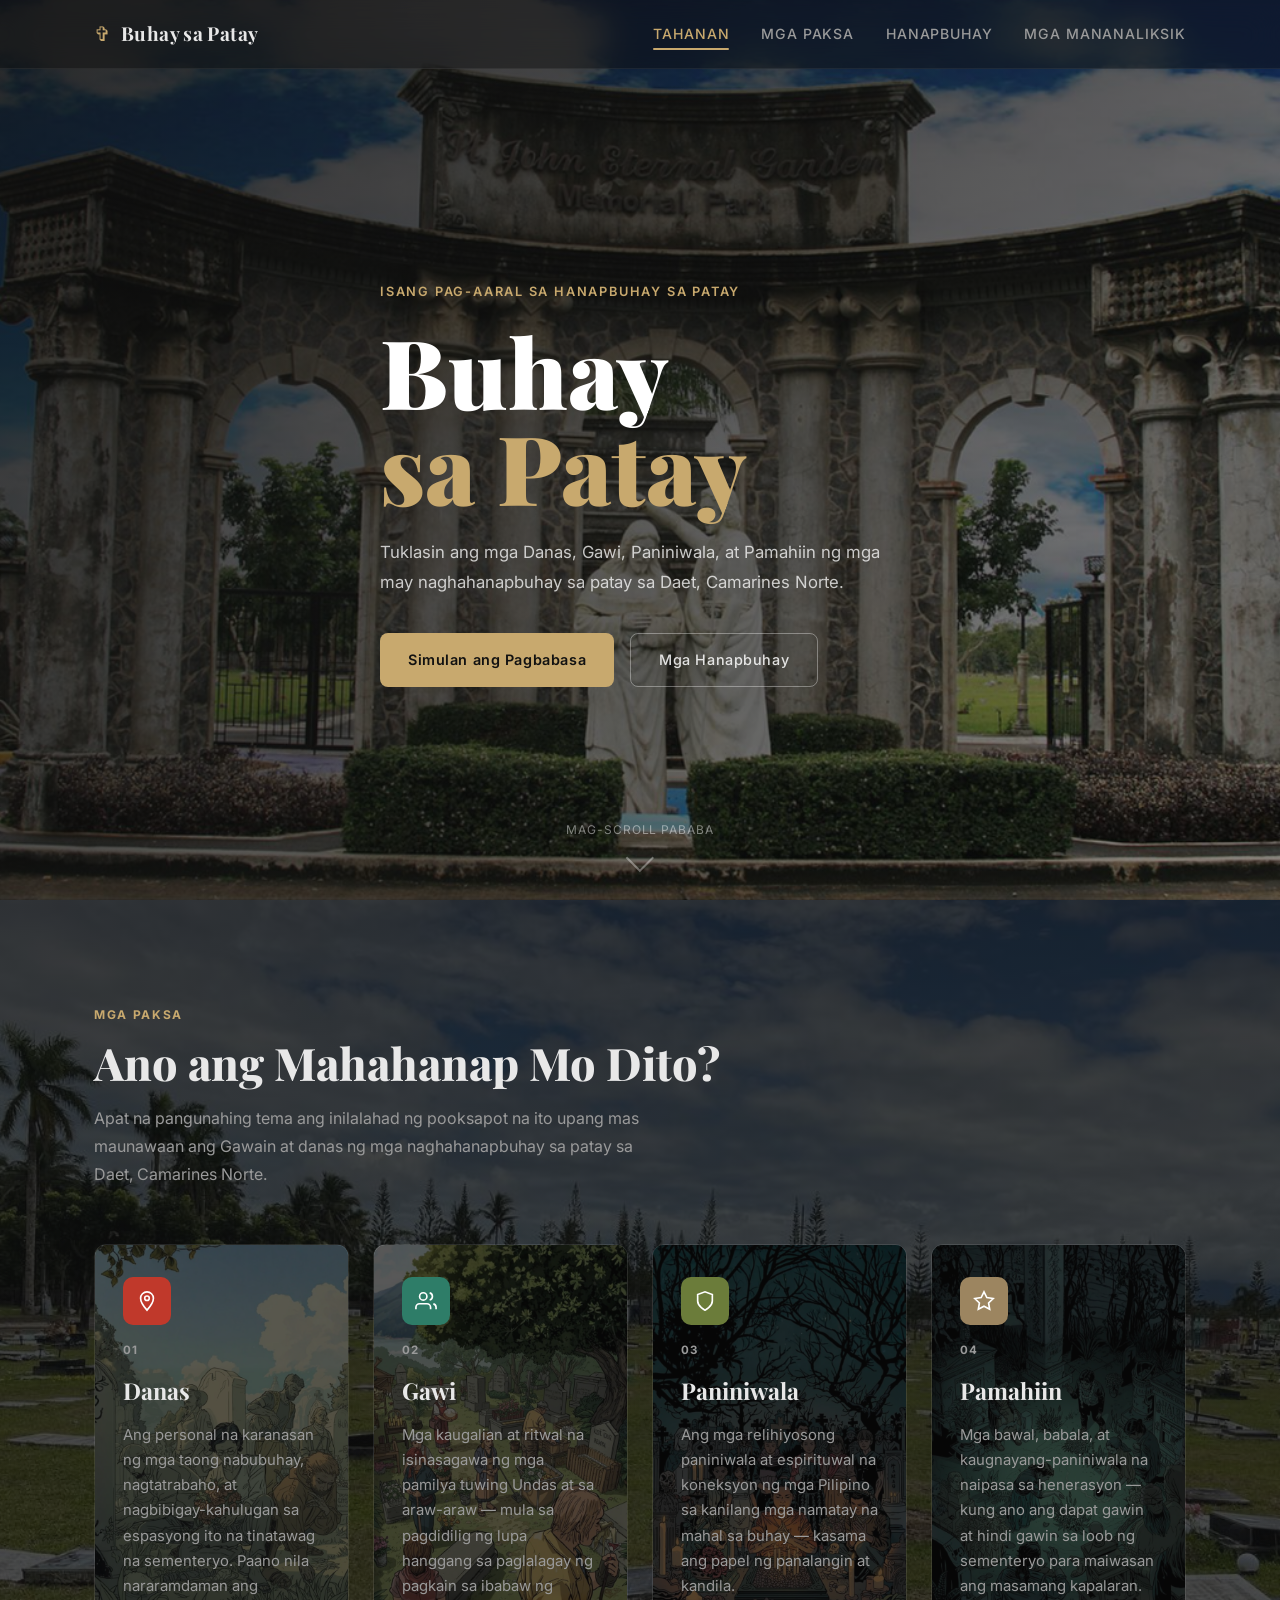
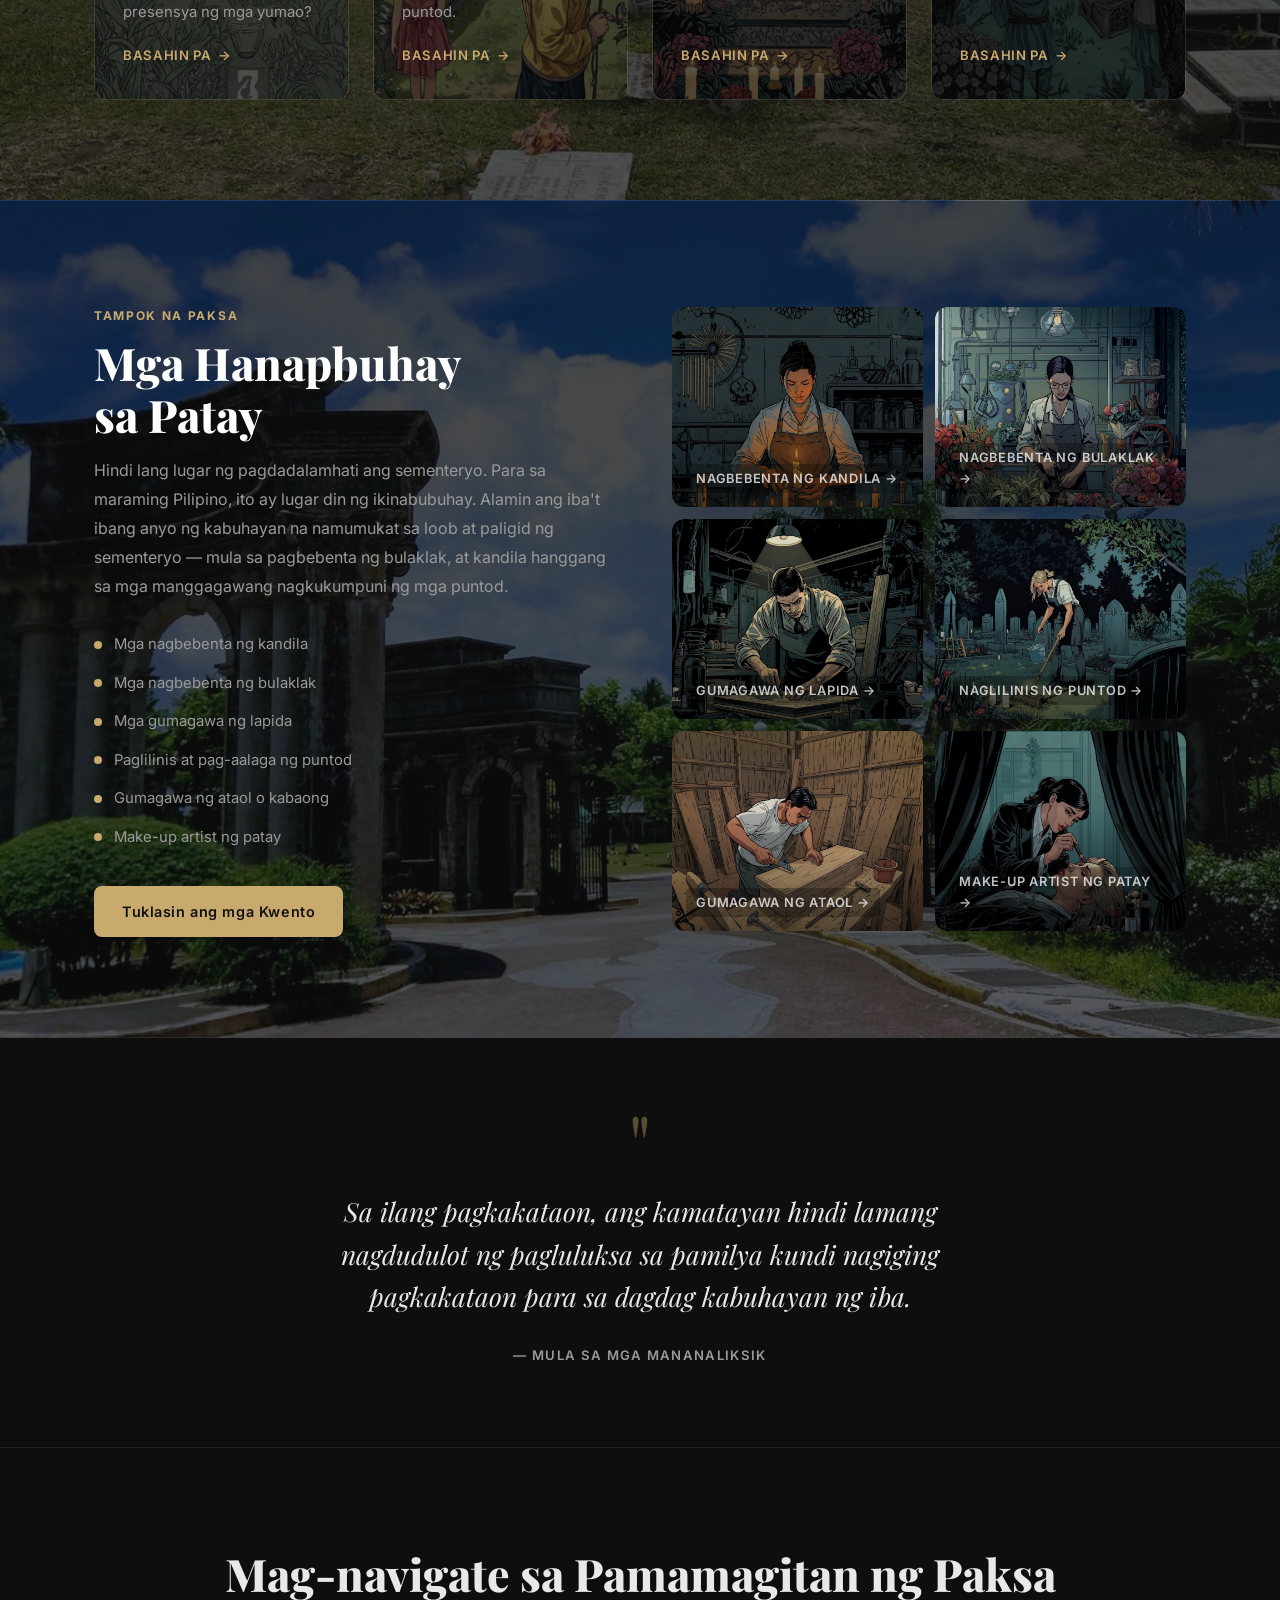
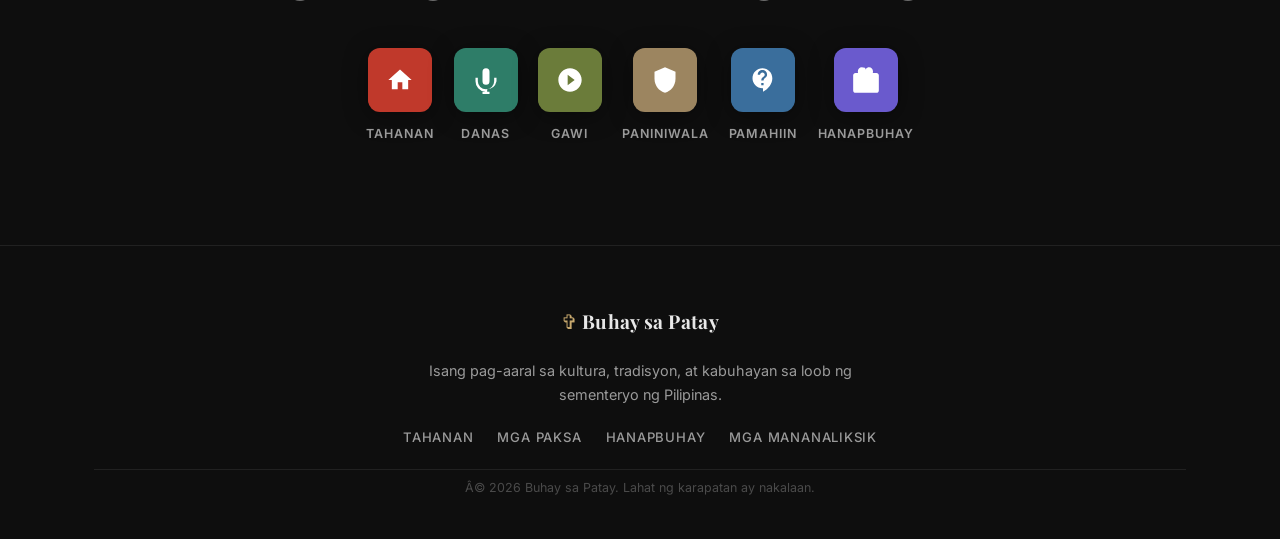
==== commit dbbea1aa: "Refactor mobile menu structure and styles; add researcher modals and spider animation - Updated mobi" ====
--- a/index.html
+++ b/index.html
@@ -1,4 +1,4 @@
-﻿<!DOCTYPE html>
+<!DOCTYPE html>
 <html lang="fil" translate="no">
 <head>
   <meta charset="UTF-8" />
@@ -29,7 +29,7 @@
         <span></span><span></span><span></span>
       </button>
     </div>
-    <div class="mobile-menu" id="mobileMenu">
+    <div class="mobile-menu" id="mobileMenu"><div class="mobile-menu-inner"><div class="mobile-menu-inner">
       <a href="#home">Tahanan</a>
       <a href="#topics">Mga Paksa</a>
       <a href="#hanapbuhay">Hanapbuhay</a>
--- a/style.css
+++ b/style.css
@@ -126,44 +126,102 @@
 .hamburger {
   display: none;
   flex-direction: column;
-  gap: 5px;
-  background: none;
-  border: none;
+  justify-content: center;
+  align-items: center;
+  gap: 4px;
+  background: rgba(200,169,110,0.08);
+  border: 1.5px solid rgba(200,169,110,0.5);
+  border-radius: 10px;
   cursor: pointer;
-  padding: 4px;
+  padding: 9px 11px;
+  transition: background 0.25s, border-color 0.25s, box-shadow 0.25s;
+  position: relative;
+}
+
+.hamburger:hover {
+  background: rgba(200,169,110,0.18);
+  border-color: var(--accent);
+  box-shadow: 0 0 14px rgba(200,169,110,0.3);
 }
 
 .hamburger span {
   display: block;
-  width: 24px;
   height: 2px;
-  background: var(--text);
+  background: var(--accent);
   border-radius: 2px;
-  transition: var(--transition);
+  transition: transform 0.35s cubic-bezier(.4,0,.2,1),
+              opacity  0.25s ease,
+              width    0.3s ease;
+  transform-origin: center;
+}
+
+.hamburger span:nth-child(1) { width: 18px; }
+.hamburger span:nth-child(2) { width: 12px; align-self: flex-end; }
+.hamburger span:nth-child(3) { width: 18px; }
+
+/* X state */
+.hamburger.active span:nth-child(1) { transform: translateY(6px) rotate(45deg); width: 18px; }
+.hamburger.active span:nth-child(2) { opacity: 0; width: 0; }
+.hamburger.active span:nth-child(3) { transform: translateY(-6px) rotate(-45deg); width: 18px; }
+
+.hamburger.active {
+  background: rgba(200,169,110,0.15);
+  border-color: var(--accent);
+  box-shadow: 0 0 16px rgba(200,169,110,0.35);
 }
 
 /* Mobile menu */
 .mobile-menu {
   display: none;
   flex-direction: column;
-  padding: 16px 24px 20px;
-  border-top: 1px solid var(--border);
-  gap: 4px;
+  padding: 12px 20px 24px;
+  border-top: 1px solid rgba(200,169,110,0.2);
+  gap: 6px;
+  background: linear-gradient(180deg, rgba(200,169,110,0.05) 0%, transparent 100%);
 }
 
 .mobile-menu a {
-  padding: 12px 0;
-  font-size: 0.95rem;
-  font-weight: 500;
-  letter-spacing: 0.05em;
+  padding: 13px 16px;
+  font-size: 0.9rem;
+  font-weight: 600;
+  letter-spacing: 0.08em;
   text-transform: uppercase;
   color: var(--text-muted);
-  border-bottom: 1px solid var(--border);
-  transition: color var(--transition);
-}
-
-.mobile-menu a:last-child { border-bottom: none; }
-.mobile-menu a:hover { color: var(--accent); }
+  border-radius: 8px;
+  border: 1px solid transparent;
+  display: flex;
+  align-items: center;
+  gap: 10px;
+  transition: color 0.2s, background 0.2s, border-color 0.2s, transform 0.2s;
+  position: relative;
+}
+
+.mobile-menu a::before {
+  content: '';
+  display: block;
+  width: 4px;
+  height: 4px;
+  border-radius: 50%;
+  background: var(--accent);
+  opacity: 0.4;
+  flex-shrink: 0;
+  transition: opacity 0.2s, transform 0.2s;
+}
+
+.mobile-menu a:hover,
+.mobile-menu a.active {
+  color: var(--accent);
+  background: rgba(200,169,110,0.08);
+  border-color: rgba(200,169,110,0.2);
+  transform: translateX(4px);
+}
+
+.mobile-menu a:hover::before,
+.mobile-menu a.active::before {
+  opacity: 1;
+  transform: scale(1.6);
+}
+
 .mobile-menu.open { display: flex; }
 
 /* ================================================================
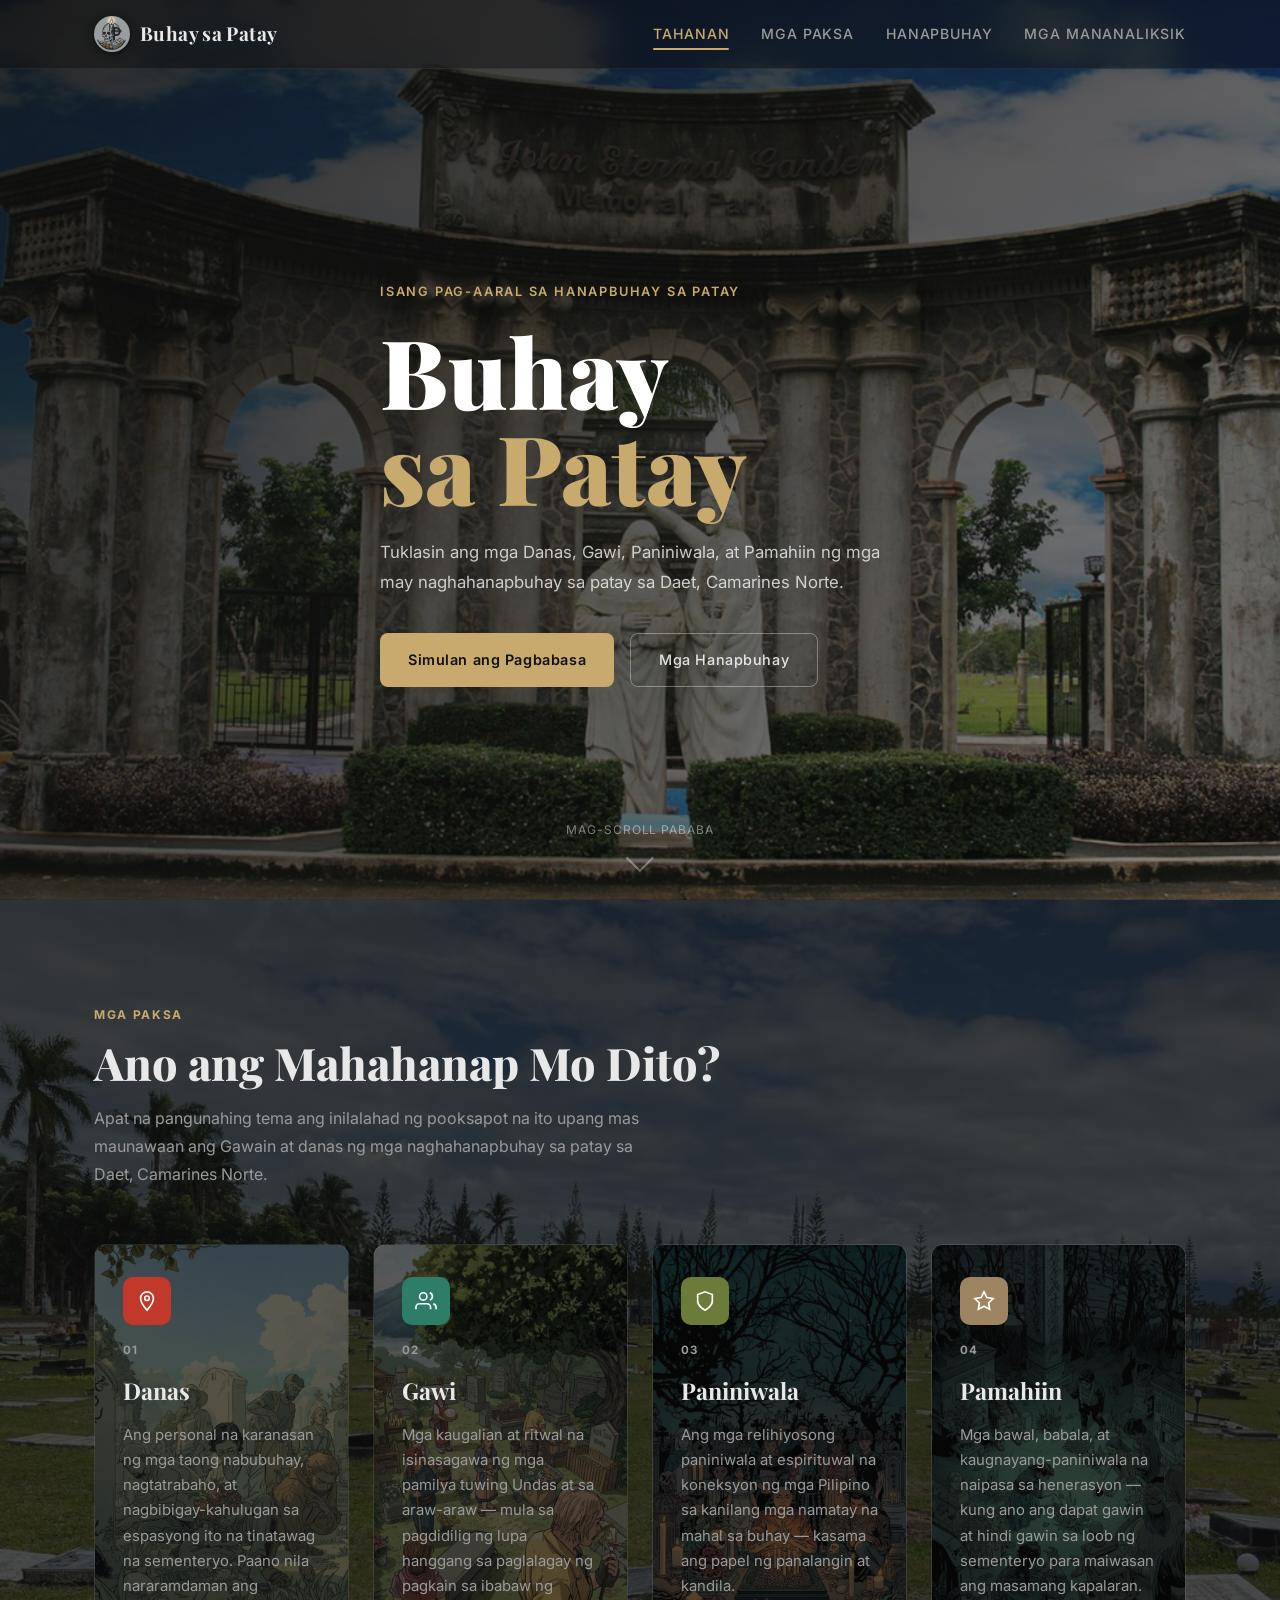
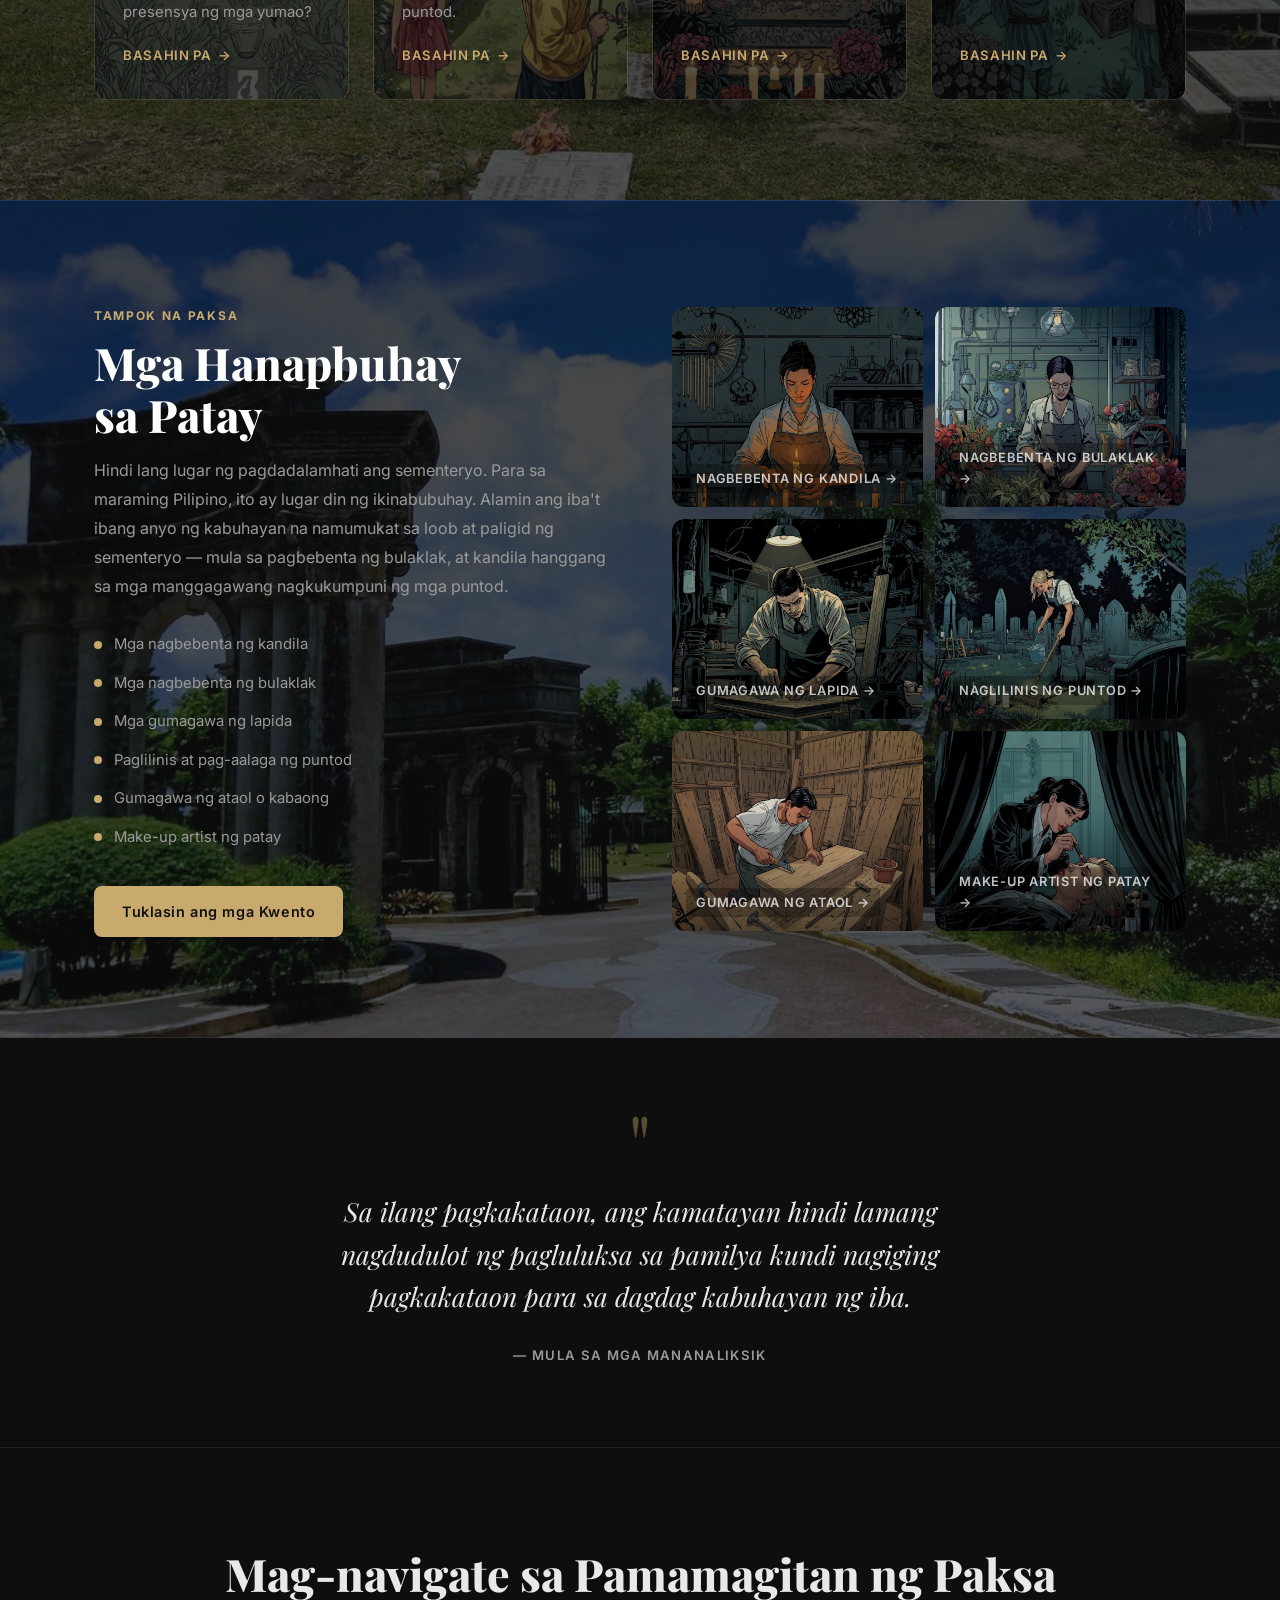
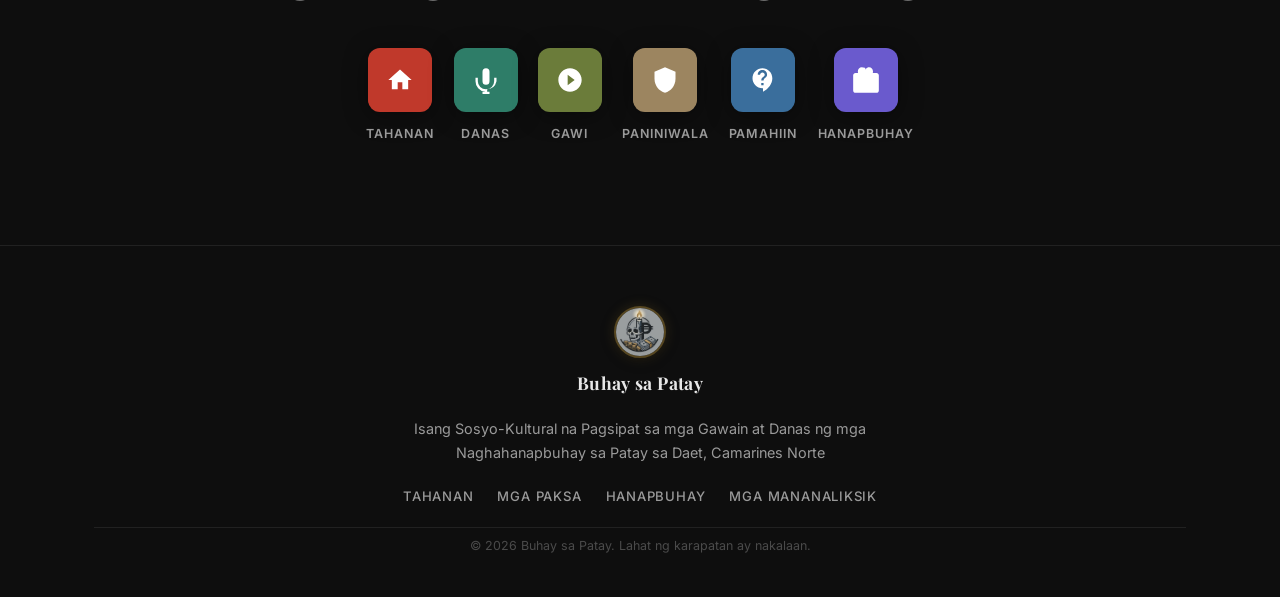
==== commit 03e261af: "Add logo image and update favicon across multiple HTML files; enhance footer branding styles" ====
--- a/index.html
+++ b/index.html
@@ -5,6 +5,7 @@
   <meta name="google" content="notranslate" />
   <meta name="viewport" content="width=device-width, initial-scale=1.0" />
   <title>Buhay sa Patay</title>
+  <link rel="icon" type="image/png" href="Assets/logo.png">
   <link rel="preconnect" href="https://fonts.googleapis.com" />
   <link rel="preconnect" href="https://fonts.gstatic.com" crossorigin />
   <link href="https://fonts.googleapis.com/css2?family=Playfair+Display:wght@400;700;900&family=Inter:wght@300;400;500;600&display=swap" rel="stylesheet" />
@@ -16,7 +17,7 @@
   <header class="navbar">
     <div class="container nav-inner">
       <div class="brand">
-        <span class="brand-icon">✞</span>
+        <img class="brand-icon" src="Assets/logo.png" alt="Logo">
         <span class="brand-text">Buhay sa Patay</span>
       </div>
       <nav class="nav-links">
@@ -276,19 +277,17 @@
   <footer class="footer">
     <div class="container footer-inner">
       <div class="footer-brand">
-        <span class="brand-icon">✞</span>
+        <img class="brand-icon" src="Assets/logo.png" alt="Logo">
         <span class="brand-text">Buhay sa Patay</span>
       </div>
-      <p class="footer-desc">
-        Isang pag-aaral sa kultura, tradisyon, at kabuhayan sa loob ng sementeryo ng Pilipinas.
-      </p>
+      <p class="footer-desc">Isang Sosyo-Kultural na Pagsipat sa mga Gawain at Danas ng mga Naghahanapbuhay sa Patay sa Daet, Camarines Norte</p>
       <div class="footer-links">
         <a href="#home">Tahanan</a>
         <a href="#topics">Mga Paksa</a>
         <a href="#hanapbuhay">Hanapbuhay</a>
         <a href="mananaliksik.html">Mga Mananaliksik</a>
       </div>
-      <p class="footer-copy">Â© 2026 Buhay sa Patay. Lahat ng karapatan ay nakalaan.</p>
+      <p class="footer-copy">© 2026 Buhay sa Patay. Lahat ng karapatan ay nakalaan.</p>
     </div>
   </footer>
 
--- a/style.css
+++ b/style.css
@@ -78,8 +78,12 @@
 }
 
 .brand-icon {
-  font-size: 20px;
-  color: var(--accent);
+  width: 36px;
+  height: 36px;
+  object-fit: cover;
+  border-radius: 50%;
+  display: block;
+  filter: drop-shadow(0 2px 4px rgba(0,0,0,0.5));
 }
 
 .brand-text {
@@ -925,6 +929,24 @@
   gap: 20px;
 }
 
+.footer-brand {
+  display: flex;
+  flex-direction: column;
+  align-items: center;
+  gap: 10px;
+}
+
+.footer-brand .brand-icon {
+  width: 52px;
+  height: 52px;
+  border: 2px solid rgba(180,145,60,0.45);
+  box-shadow: 0 0 12px rgba(180,145,60,0.2);
+}
+
+.footer-brand .brand-text {
+  font-size: 1.1rem;
+}
+
 .footer-desc {
   font-size: 0.9rem;
   color: var(--text-muted);
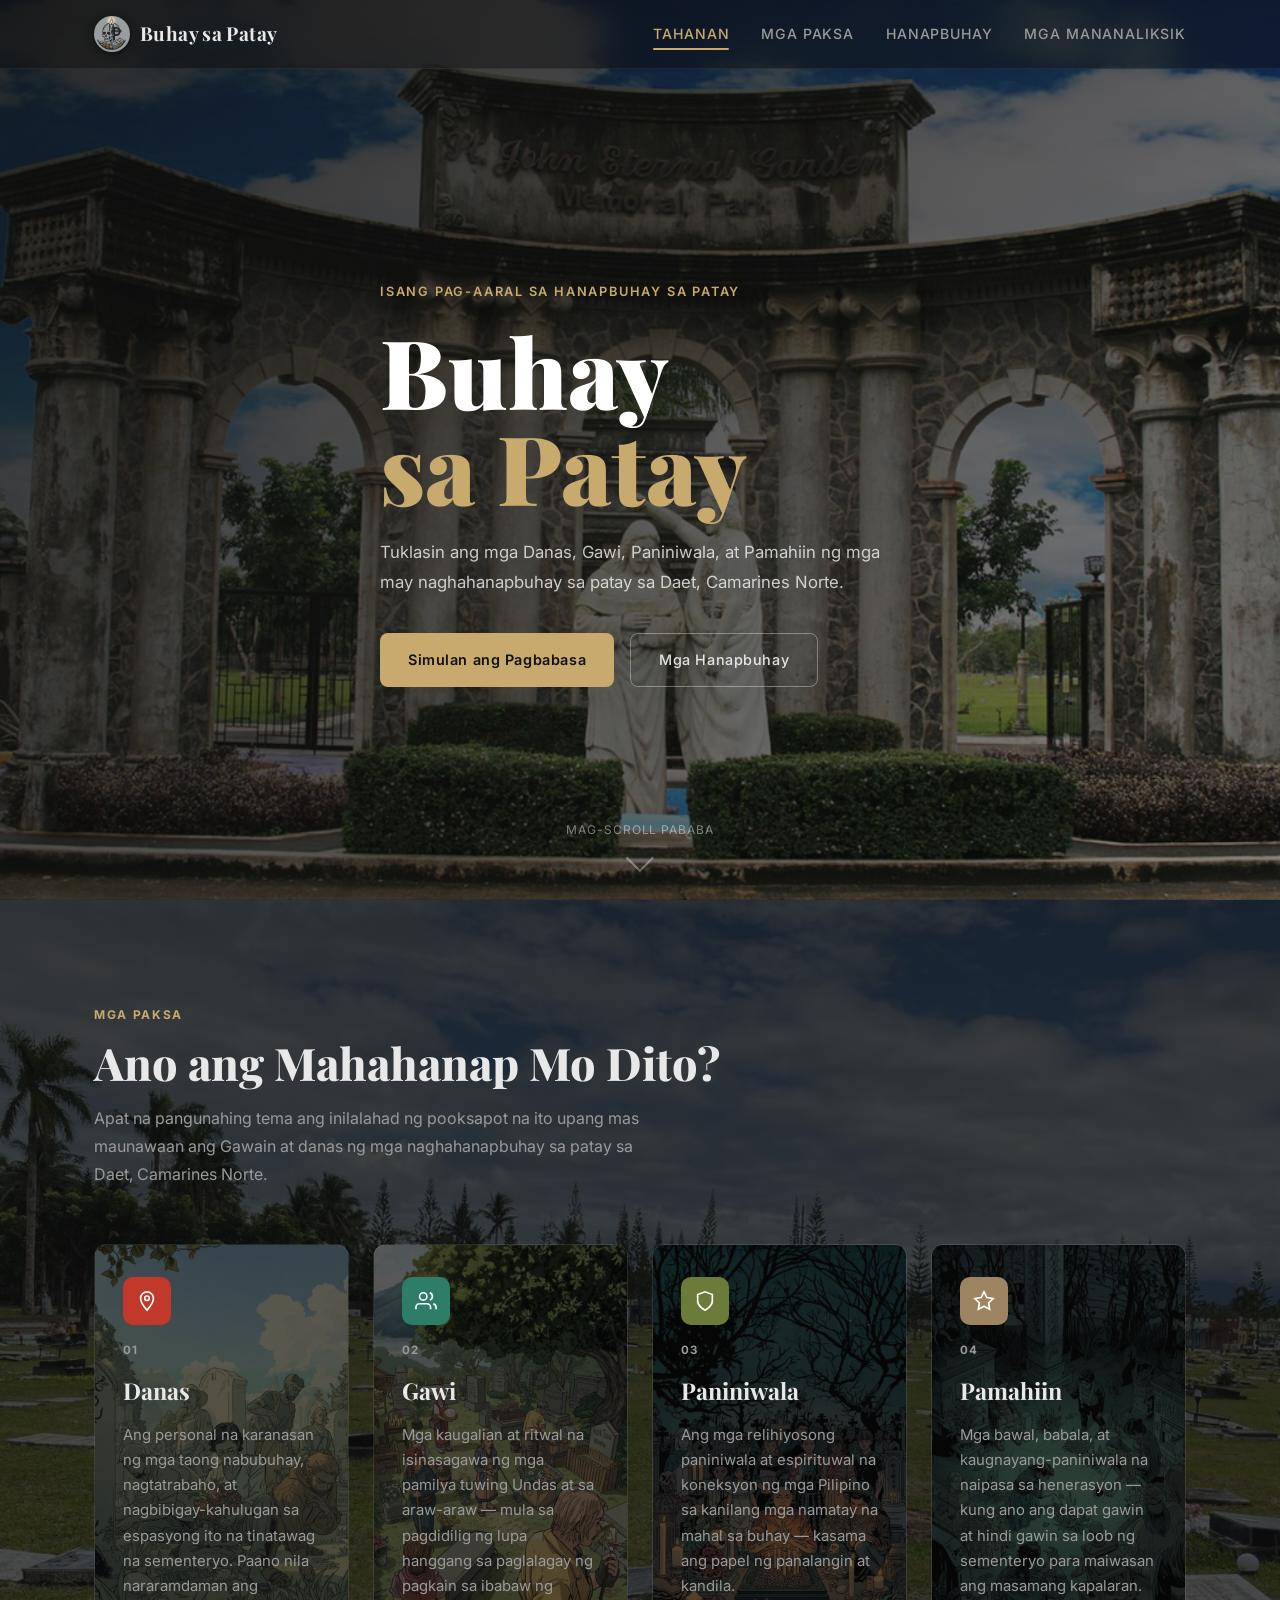
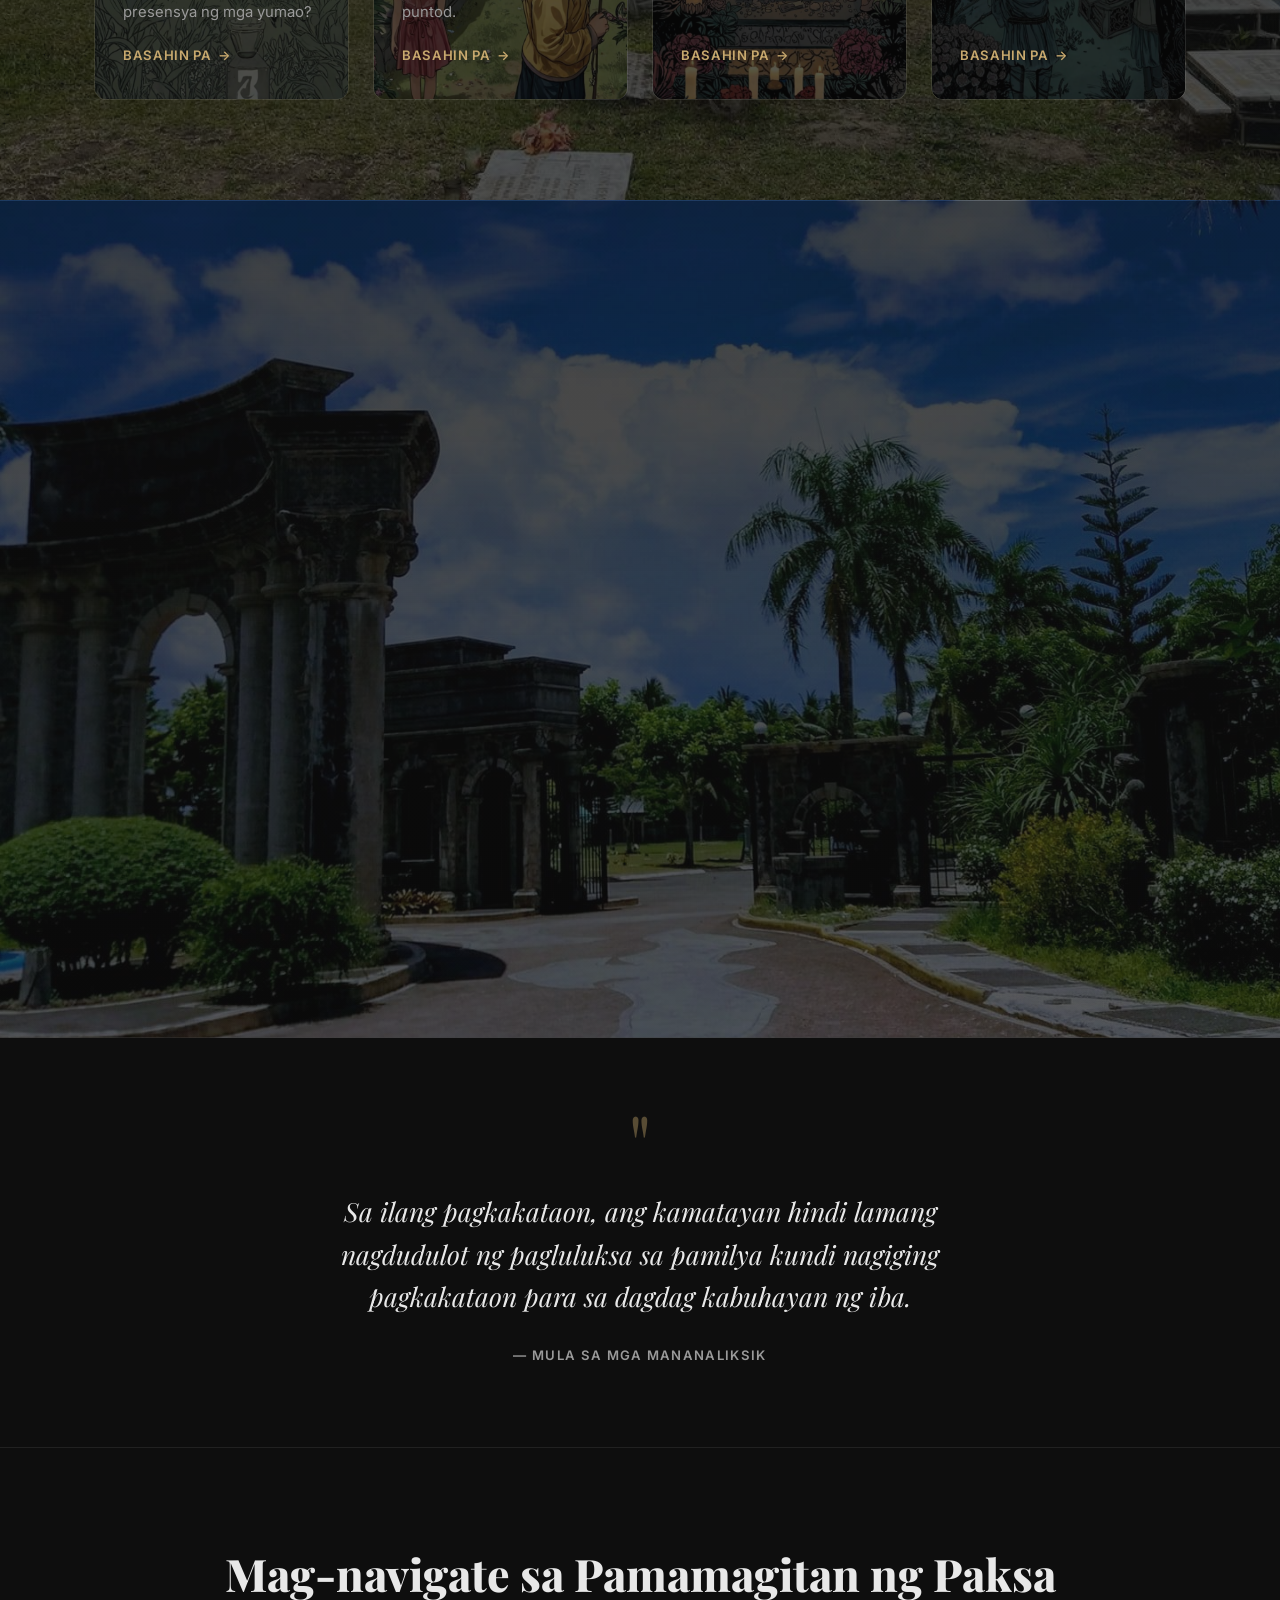
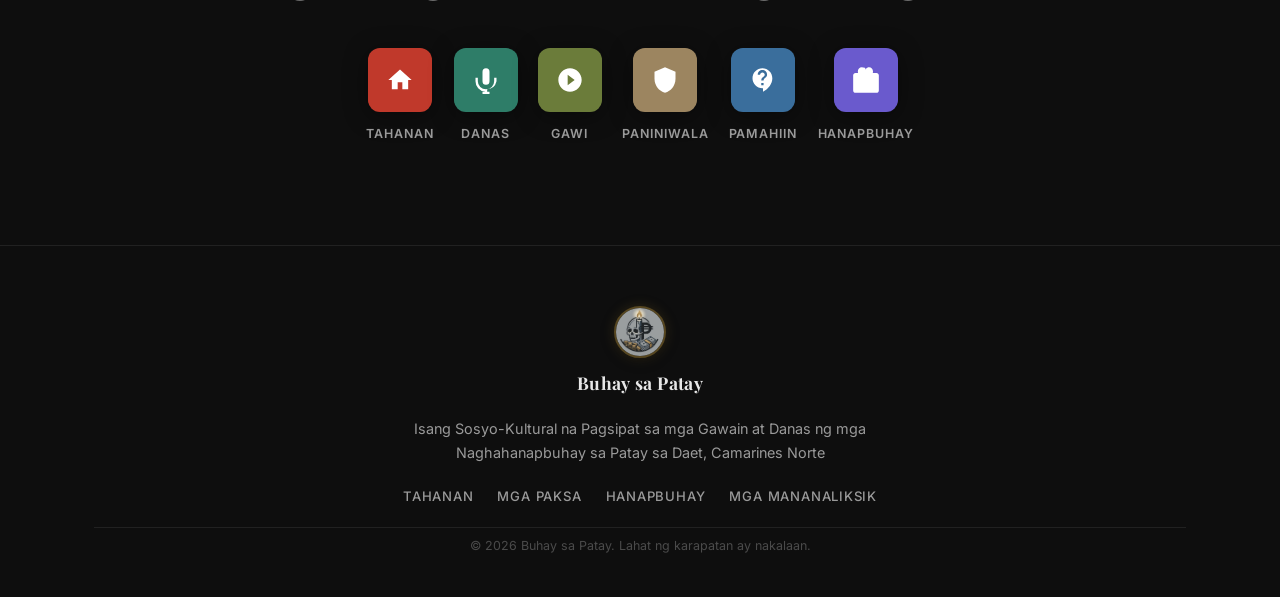
==== commit 752801d0: "Replace logo with new favicon across multiple HTML files for improved branding consistency" ====
--- a/index.html
+++ b/index.html
@@ -5,7 +5,7 @@
   <meta name="google" content="notranslate" />
   <meta name="viewport" content="width=device-width, initial-scale=1.0" />
   <title>Buhay sa Patay</title>
-  <link rel="icon" type="image/png" href="Assets/logo.png">
+  <link rel="icon" type="image/png" href="Assets/favicon_round.png">
   <link rel="preconnect" href="https://fonts.googleapis.com" />
   <link rel="preconnect" href="https://fonts.gstatic.com" crossorigin />
   <link href="https://fonts.googleapis.com/css2?family=Playfair+Display:wght@400;700;900&family=Inter:wght@300;400;500;600&display=swap" rel="stylesheet" />
